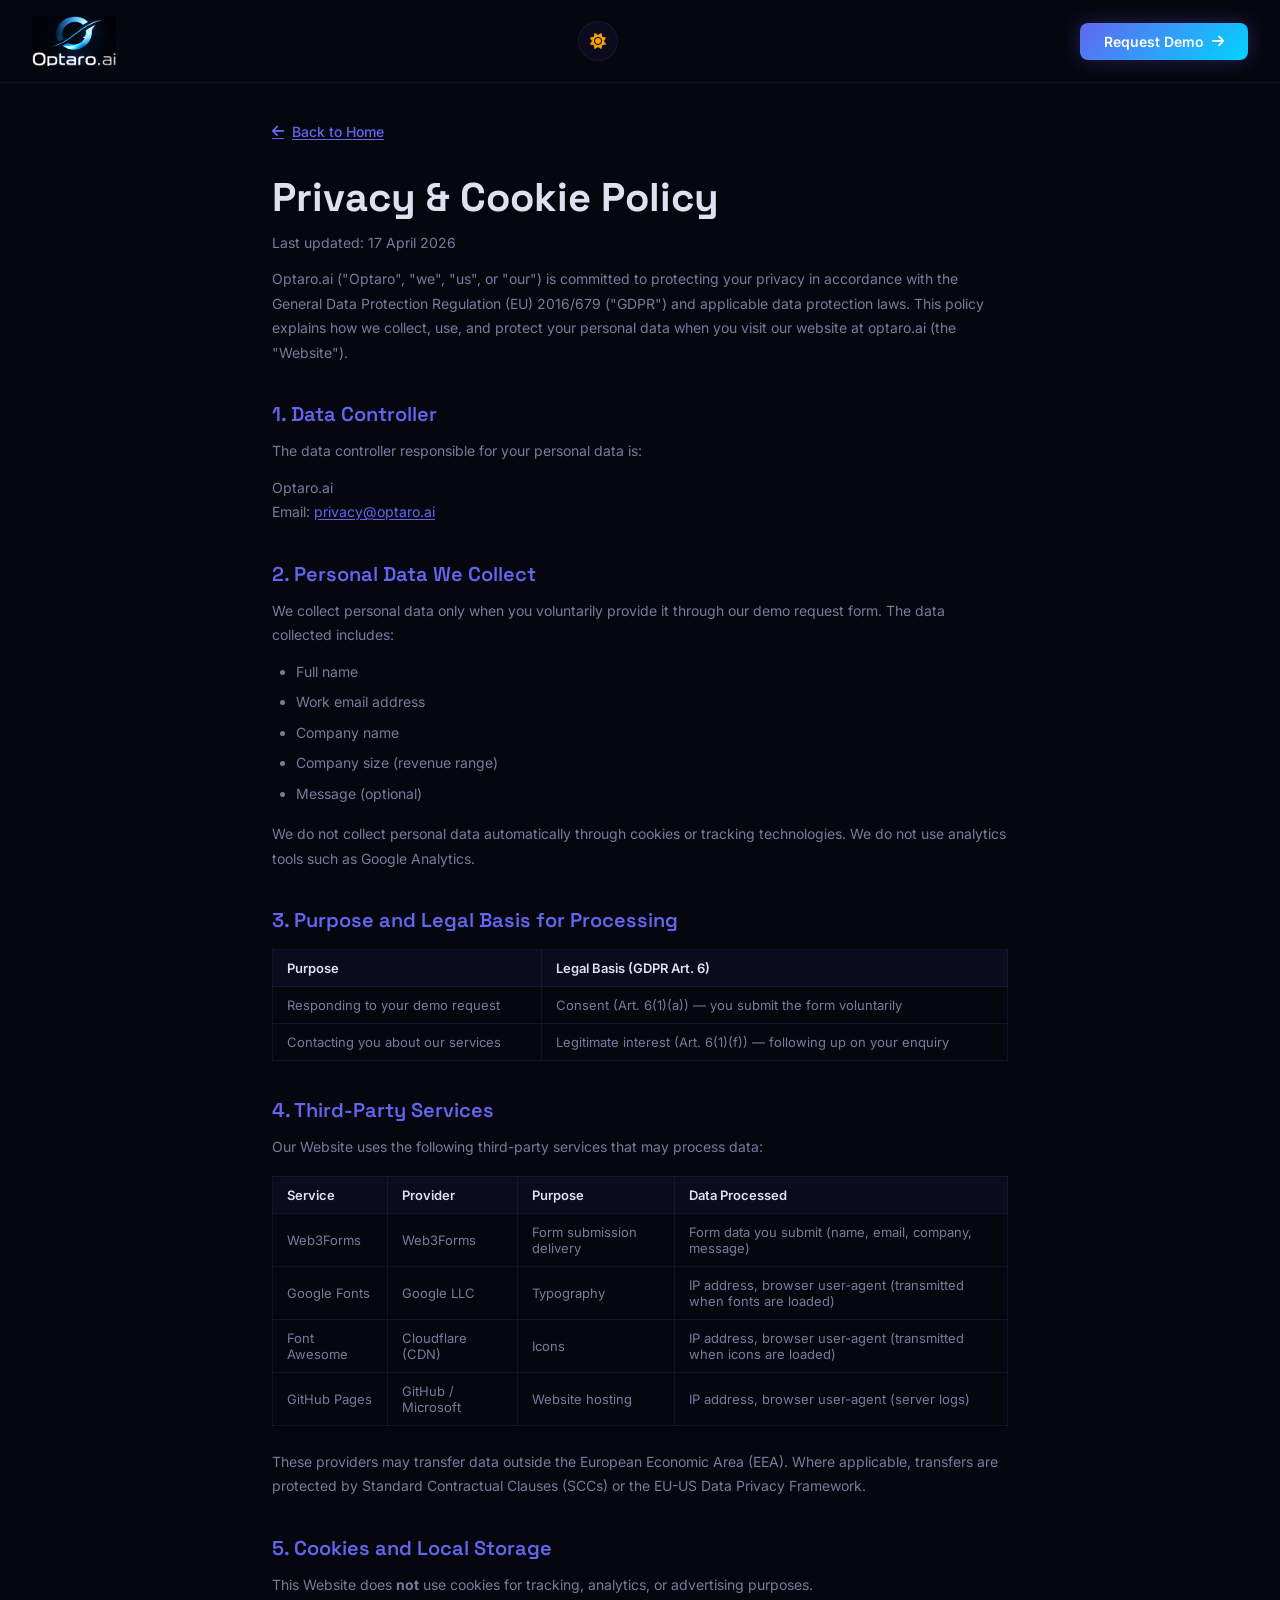
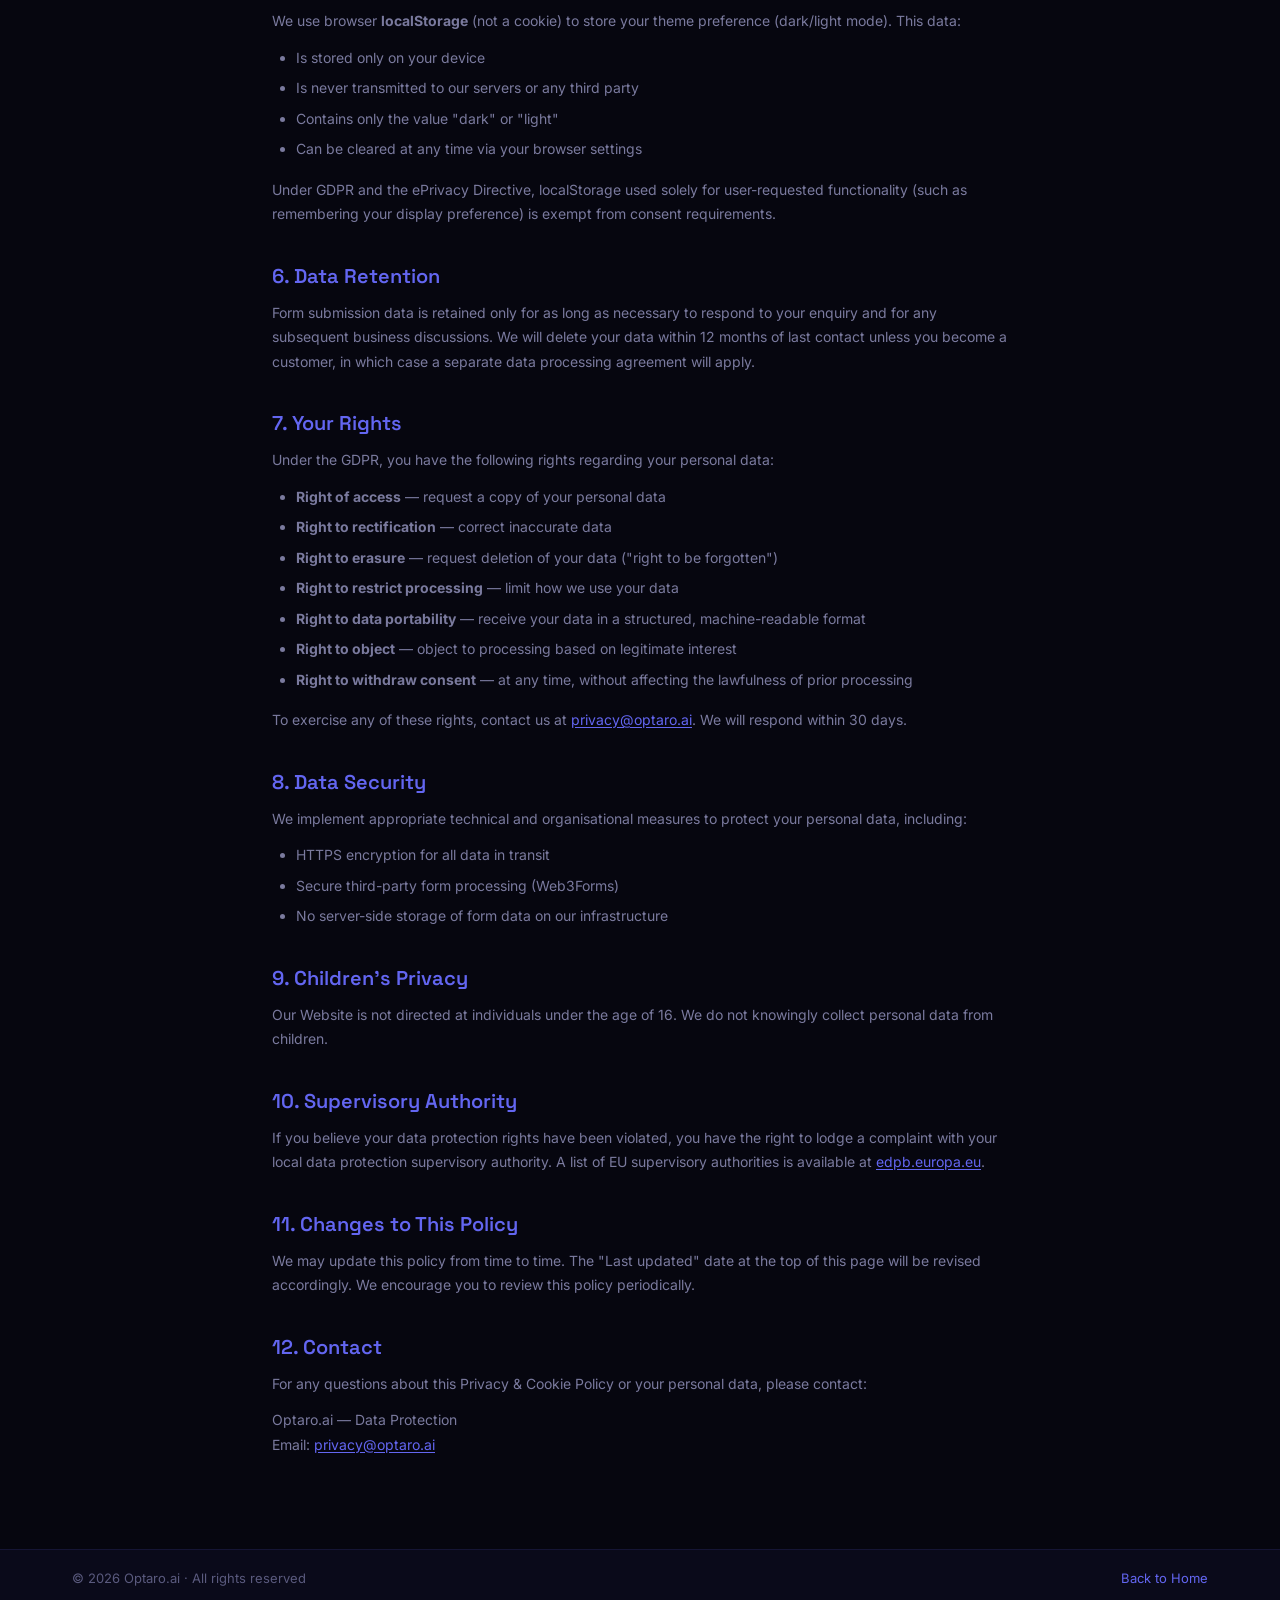
==== privacy-policy.html @ 6ac2544c "Add privacy policy, cookie banner, content updates, mobile nav fix - Privacy & Cookie Policy page (G" ====
<!DOCTYPE html>
<html lang="en">
<head>
  <meta charset="UTF-8">
  <meta name="viewport" content="width=device-width, initial-scale=1.0">
  <title>Privacy & Cookie Policy — Optaro.ai</title>
  <link rel="icon" type="image/png" href="assets/images/optaro-logo.png">
  <link rel="preconnect" href="https://fonts.googleapis.com">
  <link rel="preconnect" href="https://fonts.gstatic.com" crossorigin>
  <link href="https://fonts.googleapis.com/css2?family=Inter:wght@300;400;500;600;700;800&family=Space+Grotesk:wght@400;500;600;700&display=swap" rel="stylesheet">
  <link rel="stylesheet" href="https://cdnjs.cloudflare.com/ajax/libs/font-awesome/6.5.1/css/all.min.css">
  <link rel="stylesheet" href="styles.css">
  <script>(function(){var t=localStorage.getItem('optaro-theme');if(t==='light')document.documentElement.setAttribute('data-theme','light');})()</script>
  <style>
    .policy-page {
      max-width: 800px;
      margin: 0 auto;
      padding: 120px 32px 80px;
      position: relative;
      z-index: 1;
    }
    .policy-page h1 {
      font-family: var(--font-display);
      font-size: clamp(28px, 4vw, 40px);
      font-weight: 700;
      margin-bottom: 8px;
    }
    .policy-updated {
      font-size: 13px;
      color: var(--text-muted);
      margin-bottom: 40px;
    }
    .policy-page h2 {
      font-family: var(--font-display);
      font-size: 20px;
      font-weight: 600;
      margin: 36px 0 12px;
      color: var(--neon-indigo);
    }
    .policy-page p, .policy-page li {
      font-size: 14px;
      line-height: 1.75;
      color: var(--text-secondary);
      margin-bottom: 12px;
    }
    .policy-page ul {
      padding-left: 24px;
      margin-bottom: 16px;
    }
    .policy-page li { margin-bottom: 6px; }
    .policy-page a {
      color: var(--neon-indigo);
      text-decoration: underline;
      text-underline-offset: 2px;
    }
    .policy-page a:hover { color: var(--neon-cyan); }
    .policy-back {
      display: inline-flex;
      align-items: center;
      gap: 8px;
      margin-bottom: 32px;
      font-size: 14px;
      font-weight: 500;
      color: var(--text-secondary);
      transition: color 0.3s;
    }
    .policy-back:hover { color: var(--neon-indigo); text-decoration: none; }
    .policy-table {
      width: 100%;
      border-collapse: collapse;
      margin: 16px 0 24px;
      font-size: 13px;
    }
    .policy-table th, .policy-table td {
      text-align: left;
      padding: 10px 14px;
      border: 1px solid var(--border-subtle);
      color: var(--text-secondary);
    }
    .policy-table th {
      background: rgba(99, 102, 241, 0.06);
      color: var(--text-primary);
      font-weight: 600;
    }
  </style>
</head>
<body>

  <canvas id="particleCanvas"></canvas>

  <nav class="navbar" id="navbar">
    <div class="nav-container">
      <a href="index.html" class="nav-logo">
        <img src="assets/images/optaro-logo.png" alt="Optaro.ai" class="logo-img logo-dark">
        <img src="assets/images/optaro-logo-light.png" alt="Optaro.ai" class="logo-img logo-light">
      </a>
      <button class="theme-toggle" id="themeToggle" aria-label="Toggle theme">
        <i class="fas fa-sun" id="themeIcon"></i>
      </button>
      <a href="index.html#contact" class="nav-cta">
        <span>Request Demo</span>
        <i class="fas fa-arrow-right"></i>
      </a>
    </div>
  </nav>

  <div class="policy-page">
    <a href="index.html" class="policy-back"><i class="fas fa-arrow-left"></i> Back to Home</a>

    <h1>Privacy & Cookie Policy</h1>
    <p class="policy-updated">Last updated: 17 April 2026</p>

    <p>Optaro.ai ("Optaro", "we", "us", or "our") is committed to protecting your privacy in accordance with the General Data Protection Regulation (EU) 2016/679 ("GDPR") and applicable data protection laws. This policy explains how we collect, use, and protect your personal data when you visit our website at optaro.ai (the "Website").</p>

    <h2>1. Data Controller</h2>
    <p>The data controller responsible for your personal data is:</p>
    <p>
      Optaro.ai<br>
      Email: <a href="mailto:privacy@optaro.ai">privacy@optaro.ai</a>
    </p>

    <h2>2. Personal Data We Collect</h2>
    <p>We collect personal data only when you voluntarily provide it through our demo request form. The data collected includes:</p>
    <ul>
      <li>Full name</li>
      <li>Work email address</li>
      <li>Company name</li>
      <li>Company size (revenue range)</li>
      <li>Message (optional)</li>
    </ul>
    <p>We do not collect personal data automatically through cookies or tracking technologies. We do not use analytics tools such as Google Analytics.</p>

    <h2>3. Purpose and Legal Basis for Processing</h2>
    <table class="policy-table">
      <thead>
        <tr>
          <th>Purpose</th>
          <th>Legal Basis (GDPR Art. 6)</th>
        </tr>
      </thead>
      <tbody>
        <tr>
          <td>Responding to your demo request</td>
          <td>Consent (Art. 6(1)(a)) — you submit the form voluntarily</td>
        </tr>
        <tr>
          <td>Contacting you about our services</td>
          <td>Legitimate interest (Art. 6(1)(f)) — following up on your enquiry</td>
        </tr>
      </tbody>
    </table>

    <h2>4. Third-Party Services</h2>
    <p>Our Website uses the following third-party services that may process data:</p>

    <table class="policy-table">
      <thead>
        <tr>
          <th>Service</th>
          <th>Provider</th>
          <th>Purpose</th>
          <th>Data Processed</th>
        </tr>
      </thead>
      <tbody>
        <tr>
          <td>Web3Forms</td>
          <td>Web3Forms</td>
          <td>Form submission delivery</td>
          <td>Form data you submit (name, email, company, message)</td>
        </tr>
        <tr>
          <td>Google Fonts</td>
          <td>Google LLC</td>
          <td>Typography</td>
          <td>IP address, browser user-agent (transmitted when fonts are loaded)</td>
        </tr>
        <tr>
          <td>Font Awesome</td>
          <td>Cloudflare (CDN)</td>
          <td>Icons</td>
          <td>IP address, browser user-agent (transmitted when icons are loaded)</td>
        </tr>
        <tr>
          <td>GitHub Pages</td>
          <td>GitHub / Microsoft</td>
          <td>Website hosting</td>
          <td>IP address, browser user-agent (server logs)</td>
        </tr>
      </tbody>
    </table>

    <p>These providers may transfer data outside the European Economic Area (EEA). Where applicable, transfers are protected by Standard Contractual Clauses (SCCs) or the EU-US Data Privacy Framework.</p>

    <h2>5. Cookies and Local Storage</h2>
    <p>This Website does <strong>not</strong> use cookies for tracking, analytics, or advertising purposes.</p>
    <p>We use browser <strong>localStorage</strong> (not a cookie) to store your theme preference (dark/light mode). This data:</p>
    <ul>
      <li>Is stored only on your device</li>
      <li>Is never transmitted to our servers or any third party</li>
      <li>Contains only the value "dark" or "light"</li>
      <li>Can be cleared at any time via your browser settings</li>
    </ul>
    <p>Under GDPR and the ePrivacy Directive, localStorage used solely for user-requested functionality (such as remembering your display preference) is exempt from consent requirements.</p>

    <h2>6. Data Retention</h2>
    <p>Form submission data is retained only for as long as necessary to respond to your enquiry and for any subsequent business discussions. We will delete your data within 12 months of last contact unless you become a customer, in which case a separate data processing agreement will apply.</p>

    <h2>7. Your Rights</h2>
    <p>Under the GDPR, you have the following rights regarding your personal data:</p>
    <ul>
      <li><strong>Right of access</strong> — request a copy of your personal data</li>
      <li><strong>Right to rectification</strong> — correct inaccurate data</li>
      <li><strong>Right to erasure</strong> — request deletion of your data ("right to be forgotten")</li>
      <li><strong>Right to restrict processing</strong> — limit how we use your data</li>
      <li><strong>Right to data portability</strong> — receive your data in a structured, machine-readable format</li>
      <li><strong>Right to object</strong> — object to processing based on legitimate interest</li>
      <li><strong>Right to withdraw consent</strong> — at any time, without affecting the lawfulness of prior processing</li>
    </ul>
    <p>To exercise any of these rights, contact us at <a href="mailto:privacy@optaro.ai">privacy@optaro.ai</a>. We will respond within 30 days.</p>

    <h2>8. Data Security</h2>
    <p>We implement appropriate technical and organisational measures to protect your personal data, including:</p>
    <ul>
      <li>HTTPS encryption for all data in transit</li>
      <li>Secure third-party form processing (Web3Forms)</li>
      <li>No server-side storage of form data on our infrastructure</li>
    </ul>

    <h2>9. Children's Privacy</h2>
    <p>Our Website is not directed at individuals under the age of 16. We do not knowingly collect personal data from children.</p>

    <h2>10. Supervisory Authority</h2>
    <p>If you believe your data protection rights have been violated, you have the right to lodge a complaint with your local data protection supervisory authority. A list of EU supervisory authorities is available at <a href="https://edpb.europa.eu/about-edpb/about-edpb/members_en" target="_blank" rel="noopener">edpb.europa.eu</a>.</p>

    <h2>11. Changes to This Policy</h2>
    <p>We may update this policy from time to time. The "Last updated" date at the top of this page will be revised accordingly. We encourage you to review this policy periodically.</p>

    <h2>12. Contact</h2>
    <p>For any questions about this Privacy & Cookie Policy or your personal data, please contact:</p>
    <p>
      Optaro.ai — Data Protection<br>
      Email: <a href="mailto:privacy@optaro.ai">privacy@optaro.ai</a>
    </p>
  </div>

  <footer class="footer">
    <div class="footer-container">
      <div class="footer-bottom" style="border-top: none;">
        <p>&copy; 2026 Optaro.ai · All rights reserved</p>
        <a href="index.html" style="color: var(--neon-indigo); font-size: 13px;">Back to Home</a>
      </div>
    </div>
  </footer>

  <script src="script.js"></script>
</body>
</html>
---- styles.css ----
/* ═══════════════════════════════════════════════
   OPTARO.AI — Dark Neon Sci-Fi Theme
   ═══════════════════════════════════════════════ */

:root {
  --bg-primary: #06060f;
  --bg-secondary: #0a0a1a;
  --bg-card: rgba(15, 15, 35, 0.7);
  --bg-card-hover: rgba(20, 20, 45, 0.85);
  --border-subtle: rgba(99, 102, 241, 0.12);
  --border-hover: rgba(99, 102, 241, 0.35);
  --text-primary: #e0e0f0;
  --text-secondary: #7a7a9e;
  --text-muted: #5a5a7e;
  --neon-indigo: #6366f1;
  --neon-cyan: #00d4ff;
  --neon-green: #00ff87;
  --neon-purple: #bf5fff;
  --neon-pink: #ff3d8f;
  --neon-amber: #f59e0b;
  --gradient-main: linear-gradient(135deg, #6366f1, #00d4ff);
  --gradient-alt: linear-gradient(135deg, #bf5fff, #ff3d8f);
  --gradient-green: linear-gradient(135deg, #00ff87, #00d4ff);
  --font-primary: 'Inter', -apple-system, BlinkMacSystemFont, sans-serif;
  --font-display: 'Space Grotesk', var(--font-primary);
  --font-mono: 'JetBrains Mono', monospace;
  --radius-sm: 8px;
  --radius-md: 12px;
  --radius-lg: 20px;
  --radius-xl: 28px;
  --transition: 0.4s cubic-bezier(0.16, 1, 0.3, 1);
  --bg-mobile-menu: rgba(6, 6, 15, 0.95);
}

/* ══════════════════════════════════════════════
   LIGHT PASTEL THEME
   ══════════════════════════════════════════════ */

[data-theme="light"] {
  --bg-primary: #f5f3ff;
  --bg-secondary: #ede9fe;
  --bg-card: rgba(255, 255, 255, 0.8);
  --bg-card-hover: rgba(255, 255, 255, 0.95);
  --border-subtle: rgba(99, 102, 241, 0.18);
  --border-hover: rgba(99, 102, 241, 0.4);
  --text-primary: #1e1b4b;
  --text-secondary: #4c4578;
  --text-muted: #7c74a8;
  --neon-indigo: #6366f1;
  --neon-cyan: #06b6d4;
  --neon-green: #10b981;
  --neon-purple: #a855f7;
  --neon-pink: #ec4899;
  --neon-amber: #f59e0b;
  --gradient-main: linear-gradient(135deg, #818cf8, #22d3ee);
  --gradient-alt: linear-gradient(135deg, #c084fc, #f472b6);
  --gradient-green: linear-gradient(135deg, #34d399, #22d3ee);
  --bg-mobile-menu: rgba(245, 243, 255, 0.98);
}

/* -- Light: navigation -- */
[data-theme="light"] .navbar {
  background: rgba(245, 243, 255, 0.85);
  backdrop-filter: blur(20px);
}
[data-theme="light"] .navbar.scrolled {
  background: rgba(245, 243, 255, 0.92);
}
[data-theme="light"] .nav-link:hover,
[data-theme="light"] .nav-link.active {
  color: var(--neon-indigo);
}

/* -- Light: hero glows -- */
[data-theme="light"] .hero-glow-1 { background: rgba(129, 140, 248, 0.15); }
[data-theme="light"] .hero-glow-2 { background: rgba(34, 211, 238, 0.12); }
[data-theme="light"] .hero-grid-bg {
  background-image:
    linear-gradient(rgba(99, 102, 241, 0.08) 1px, transparent 1px),
    linear-gradient(90deg, rgba(99, 102, 241, 0.08) 1px, transparent 1px);
}
[data-theme="light"] .text-glow {
  color: var(--neon-indigo);
  text-shadow: none;
}

/* -- Light: cards -- */
[data-theme="light"] .platform-card {
  background: rgba(255, 255, 255, 0.85);
  box-shadow: 0 2px 16px rgba(99, 102, 241, 0.06);
}
[data-theme="light"] .platform-card:hover {
  background: rgba(255, 255, 255, 0.95);
  box-shadow:
    0 0 20px rgba(var(--card-neon-rgb), 0.1),
    0 0 60px rgba(var(--card-neon-rgb), 0.05),
    0 24px 64px rgba(99, 102, 241, 0.08);
}
[data-theme="light"] .usecase-card {
  background: rgba(255, 255, 255, 0.88);
  box-shadow: 0 2px 16px rgba(99, 102, 241, 0.06);
}
[data-theme="light"] .usecase-card:hover {
  box-shadow:
    0 0 25px rgba(var(--uc-rgb), 0.12),
    0 0 60px rgba(var(--uc-rgb), 0.06),
    0 16px 48px rgba(99, 102, 241, 0.08);
}
[data-theme="light"] .usecase-card-title { color: var(--text-primary); }
[data-theme="light"] .usecase-card-shine {
  background: linear-gradient(105deg, transparent 40%, rgba(99, 102, 241, 0.03) 46%, rgba(99, 102, 241, 0.06) 50%, rgba(99, 102, 241, 0.03) 54%, transparent 60%);
}

/* -- Light: stat cards -- */
[data-theme="light"] .stat-card:hover {
  box-shadow: 0 20px 60px rgba(99, 102, 241, 0.1);
}

/* -- Light: serve section -- */
[data-theme="light"] .serve-card:hover {
  box-shadow: 0 30px 80px rgba(99, 102, 241, 0.1);
}

/* -- Light: scenario/recommendation overlays -- */
[data-theme="light"] .scenario-info {
  background: rgba(255, 255, 255, 0.92);
  border-color: rgba(99, 102, 241, 0.2);
}
[data-theme="light"] .scenario-info-title { color: var(--text-primary); }
[data-theme="light"] .recommendation-card {
  background: rgba(255, 255, 255, 0.92);
}
[data-theme="light"] .step-dot { background: #d4d0f0; border-color: #c4bfe6; }
[data-theme="light"] .step-text { color: var(--text-secondary); }
[data-theme="light"] .step-row.active .step-text { color: var(--text-primary); }
[data-theme="light"] .step-agent-name { color: var(--neon-indigo); }
[data-theme="light"] .rec-title { color: var(--text-primary); }
[data-theme="light"] .rec-body strong { color: var(--neon-purple); }
[data-theme="light"] .rec-chain { border-top-color: rgba(99, 102, 241, 0.1); }
[data-theme="light"] .rec-chain-node { background: rgba(99, 102, 241, 0.1); color: var(--neon-indigo); }
[data-theme="light"] .rec-chain-arrow { color: #b0aad0; }

/* -- Light: form inputs -- */
[data-theme="light"] .form-group input,
[data-theme="light"] .form-group select,
[data-theme="light"] .form-group textarea {
  background: rgba(237, 233, 254, 0.6);
}

/* -- Light: agent network embed -- */
[data-theme="light"] .agent-network-embed {
  background: var(--bg-secondary);
  border-color: rgba(99, 102, 241, 0.12);
}
[data-theme="light"] .agent-network-embed iframe { background: var(--bg-secondary); }

/* -- Light: mobile menu -- */
[data-theme="light"] .nav-links.open {
  background: rgba(245, 243, 255, 0.98);
}

/* -- Light: modal -- */
[data-theme="light"] .uc-modal-overlay.open { background: rgba(30, 27, 75, 0.4); }
[data-theme="light"] .uc-modal { background: rgba(255, 255, 255, 0.98); }
[data-theme="light"] .uc-modal-title { color: var(--text-primary); }
[data-theme="light"] .uc-modal-close {
  background: rgba(99, 102, 241, 0.06);
  border-color: rgba(99, 102, 241, 0.15);
}

/* -- Light: logo swap -- */
.logo-light { display: none; }
[data-theme="light"] .logo-dark { display: none; }
[data-theme="light"] .logo-light { display: block; opacity: 0.85; mix-blend-mode: multiply; }

/* -- Light: footer -- */
[data-theme="light"] .footer { background: var(--bg-secondary); }

/* -- Light: section backgrounds -- */
[data-theme="light"] .use-cases,
[data-theme="light"] .agent-network-section,
[data-theme="light"] .about {
  background: linear-gradient(180deg, var(--bg-primary) 0%, var(--bg-secondary) 50%, var(--bg-primary) 100%);
}

/* ── Theme Toggle Button ── */
.theme-toggle {
  width: 40px; height: 40px;
  display: flex;
  align-items: center;
  justify-content: center;
  border-radius: 50%;
  background: rgba(99, 102, 241, 0.06);
  border: 1px solid var(--border-subtle);
  color: var(--neon-amber);
  font-size: 16px;
  cursor: pointer;
  transition: all 0.3s ease;
  flex-shrink: 0;
}
.theme-toggle:hover {
  background: rgba(99, 102, 241, 0.15);
  border-color: var(--neon-indigo);
  box-shadow: 0 0 15px rgba(99, 102, 241, 0.2);
  transform: rotate(30deg);
}
[data-theme="light"] .theme-toggle {
  color: var(--neon-indigo);
}

/* ── Reset ── */
*, *::before, *::after { margin: 0; padding: 0; box-sizing: border-box; }
html { scroll-behavior: smooth; scroll-padding-top: 80px; }
body {
  font-family: var(--font-primary);
  background: var(--bg-primary);
  color: var(--text-primary);
  overflow-x: hidden;
  -webkit-font-smoothing: antialiased;
}

a { color: inherit; text-decoration: none; }
img { max-width: 100%; height: auto; }
button, input, select, textarea {
  font-family: inherit;
  font-size: inherit;
  border: none;
  outline: none;
  background: none;
  color: inherit;
}

/* ── Particle Canvas ── */
#particleCanvas {
  position: fixed;
  top: 0; left: 0;
  width: 100%; height: 100%;
  z-index: 0;
  pointer-events: none;
}

/* ── Utility ── */
.gradient-text {
  background: var(--gradient-main);
  -webkit-background-clip: text;
  -webkit-text-fill-color: transparent;
  background-clip: text;
}
.gradient-text-alt {
  background: var(--gradient-alt);
  -webkit-background-clip: text;
  -webkit-text-fill-color: transparent;
  background-clip: text;
}
.text-glow {
  color: #fff;
  text-shadow: 0 0 40px rgba(99, 102, 241, 0.6), 0 0 80px rgba(99, 102, 241, 0.3);
}

/* ══════════════════════════════════════════════
   NAVIGATION
   ══════════════════════════════════════════════ */

.navbar {
  position: fixed;
  top: 0; left: 0; right: 0;
  z-index: 1000;
  padding: 16px 0;
  transition: all var(--transition);
  background: var(--bg-primary);
  border-bottom: 1px solid var(--border-subtle);
}
.navbar.scrolled {
  background: var(--bg-primary);
  backdrop-filter: blur(20px);
  border-bottom: 1px solid var(--border-subtle);
  padding: 10px 0;
}
.nav-container {
  max-width: 1280px;
  margin: 0 auto;
  padding: 0 32px;
  display: flex;
  align-items: center;
  justify-content: space-between;
  position: relative;
}
.nav-logo { display: flex; align-items: center; gap: 10px; }
.logo-img { height: 50px; width: auto; filter: brightness(1.1); }
.nav-links {
  display: flex;
  align-items: center;
  gap: 8px;
  list-style: none;
}
.nav-link {
  padding: 8px 16px;
  font-size: 14px;
  font-weight: 500;
  color: var(--text-secondary);
  border-radius: var(--radius-sm);
  transition: all 0.3s ease;
  position: relative;
}
.nav-link:hover, .nav-link.active {
  color: #fff;
}
.nav-link.active::after {
  content: '';
  position: absolute;
  bottom: 2px; left: 50%; transform: translateX(-50%);
  width: 20px; height: 2px;
  background: var(--neon-indigo);
  border-radius: 2px;
  box-shadow: 0 0 8px var(--neon-indigo);
}
.nav-cta {
  display: flex;
  align-items: center;
  gap: 8px;
  padding: 10px 24px;
  background: var(--gradient-main);
  border-radius: var(--radius-sm);
  font-size: 14px;
  font-weight: 600;
  color: #fff;
  transition: all 0.3s ease;
  box-shadow: 0 0 20px rgba(99, 102, 241, 0.3);
}
.nav-cta:hover {
  box-shadow: 0 0 30px rgba(99, 102, 241, 0.5);
  transform: translateY(-1px);
}
.nav-toggle {
  display: none;
  flex-direction: column;
  gap: 5px;
  cursor: pointer;
  padding: 10px;
  z-index: 10;
  -webkit-tap-highlight-color: transparent;
}
.nav-toggle span {
  display: block;
  width: 24px; height: 2px;
  background: var(--text-primary);
  border-radius: 2px;
  transition: all 0.3s ease;
}

/* ══════════════════════════════════════════════
   HERO
   ══════════════════════════════════════════════ */

.hero {
  position: relative;
  min-height: 100vh;
  display: flex;
  flex-direction: column;
  align-items: center;
  justify-content: center;
  padding: 70px 32px 30px;
  overflow: hidden;
  z-index: 1;
}
.hero-grid-bg {
  position: absolute;
  inset: 0;
  background-image:
    linear-gradient(rgba(99, 102, 241, 0.03) 1px, transparent 1px),
    linear-gradient(90deg, rgba(99, 102, 241, 0.03) 1px, transparent 1px);
  background-size: 60px 60px;
  mask-image: radial-gradient(ellipse 80% 60% at 50% 40%, black 30%, transparent 70%);
  -webkit-mask-image: radial-gradient(ellipse 80% 60% at 50% 40%, black 30%, transparent 70%);
}
.hero-glow {
  position: absolute;
  border-radius: 50%;
  filter: blur(120px);
  pointer-events: none;
}
.hero-glow-1 {
  width: 600px; height: 600px;
  top: -200px; left: -100px;
  background: rgba(99, 102, 241, 0.12);
}
.hero-glow-2 {
  width: 500px; height: 500px;
  bottom: -100px; right: -100px;
  background: rgba(0, 212, 255, 0.08);
}
.hero-content {
  max-width: 900px;
  text-align: center;
  position: relative;
  z-index: 2;
}
.hero-badge {
  display: inline-flex;
  align-items: center;
  gap: 8px;
  padding: 6px 16px;
  background: rgba(99, 102, 241, 0.08);
  border: 1px solid rgba(99, 102, 241, 0.2);
  border-radius: 50px;
  font-size: 11px;
  font-weight: 700;
  letter-spacing: 2px;
  color: var(--neon-indigo);
  text-transform: uppercase;
  margin-bottom: 24px;
}
.badge-dot {
  width: 8px; height: 8px;
  background: var(--neon-green);
  border-radius: 50%;
  box-shadow: 0 0 12px rgba(0, 255, 135, 0.6);
  animation: pulseDot 2s ease-in-out infinite;
}
@keyframes pulseDot {
  0%, 100% { opacity: 1; transform: scale(1); }
  50% { opacity: 0.5; transform: scale(0.7); }
}
.hero-title {
  font-family: var(--font-display);
  font-size: clamp(32px, 5vw, 56px);
  font-weight: 700;
  line-height: 1.1;
  margin-bottom: 16px;
  letter-spacing: -1px;
}
.hero-subtitle {
  font-size: 14px;
  line-height: 1.6;
  color: var(--text-secondary);
  max-width: 640px;
  margin: 0 auto 18px;
}
.hero-features {
  display: flex;
  flex-direction: column;
  align-items: center;
  gap: 6px;
  margin-bottom: 20px;
}
.hero-feature {
  display: flex;
  align-items: center;
  gap: 10px;
  font-size: 13px;
  color: var(--text-secondary);
}
.hero-feature i {
  color: var(--neon-green);
  font-size: 14px;
}
.hero-actions {
  display: flex;
  align-items: center;
  justify-content: center;
  gap: 16px;
  flex-wrap: wrap;
}

/* Buttons */
.btn {
  display: inline-flex;
  align-items: center;
  gap: 8px;
  padding: 11px 26px;
  border-radius: var(--radius-sm);
  font-weight: 600;
  font-size: 14px;
  cursor: pointer;
  transition: all 0.3s ease;
  position: relative;
  overflow: hidden;
}
.btn-primary {
  background: var(--gradient-main);
  color: #fff;
  box-shadow: 0 0 30px rgba(99, 102, 241, 0.25);
}
.btn-primary:hover {
  box-shadow: 0 0 50px rgba(99, 102, 241, 0.4);
  transform: translateY(-2px);
}
.btn-primary::before {
  content: '';
  position: absolute;
  inset: 0;
  background: linear-gradient(135deg, rgba(255,255,255,0.1), transparent);
  opacity: 0;
  transition: opacity 0.3s;
}
.btn-primary:hover::before { opacity: 1; }
.btn-ghost {
  border: 1px solid var(--border-hover);
  color: var(--text-primary);
  background: rgba(99, 102, 241, 0.05);
}
.btn-ghost:hover {
  background: rgba(99, 102, 241, 0.12);
  border-color: var(--neon-indigo);
  box-shadow: 0 0 20px rgba(99, 102, 241, 0.15);
}
.btn-large {
  padding: 16px 40px;
  font-size: 16px;
}

/* Hero Stats */
.hero-stats {
  display: flex;
  gap: 18px;
  margin-top: 24px;
  position: relative;
  z-index: 2;
}
.stat-card {
  background: var(--bg-card);
  border: 1px solid var(--border-subtle);
  border-radius: var(--radius-md);
  padding: 16px 24px;
  text-align: center;
  backdrop-filter: blur(20px);
  transition: all var(--transition);
  min-width: 140px;
  position: relative;
  overflow: hidden;
}
.stat-card::before {
  content: '';
  position: absolute;
  top: 0; left: 0; right: 0;
  height: 2px;
  background: var(--gradient-main);
  opacity: 0;
  transition: opacity 0.4s;
}
.stat-card:hover::before { opacity: 1; }
.stat-card:hover {
  border-color: var(--border-hover);
  transform: translateY(-4px);
  box-shadow: 0 20px 60px rgba(99, 102, 241, 0.1);
}
.stat-icon {
  font-size: 16px;
  color: var(--neon-indigo);
  margin-bottom: 8px;
}
.stat-value {
  font-family: var(--font-display);
  font-size: 28px;
  font-weight: 700;
  background: var(--gradient-main);
  -webkit-background-clip: text;
  -webkit-text-fill-color: transparent;
  background-clip: text;
  margin-bottom: 4px;
}
.stat-label {
  font-size: 11px;
  color: var(--text-secondary);
  line-height: 1.4;
}

/* Scroll Indicator */
.scroll-indicator {
  position: absolute;
  bottom: 10px;
  left: 50%;
  transform: translateX(-50%);
  display: flex;
  flex-direction: column;
  align-items: center;
  gap: 8px;
  color: var(--text-muted);
  font-size: 12px;
  animation: fadeInUp 1s ease 1.5s both;
}
.scroll-mouse {
  width: 24px; height: 38px;
  border: 2px solid rgba(99, 102, 241, 0.3);
  border-radius: 12px;
  position: relative;
}
.scroll-wheel {
  width: 3px; height: 8px;
  background: var(--neon-indigo);
  border-radius: 3px;
  position: absolute;
  top: 6px; left: 50%;
  transform: translateX(-50%);
  animation: scrollWheel 2s ease-in-out infinite;
}
@keyframes scrollWheel {
  0% { opacity: 1; transform: translateX(-50%) translateY(0); }
  100% { opacity: 0; transform: translateX(-50%) translateY(14px); }
}

/* ══════════════════════════════════════════════
   SECTIONS (shared)
   ══════════════════════════════════════════════ */

.section {
  position: relative;
  min-height: auto;
  padding: 70px 0 40px;
  z-index: 1;
  box-sizing: border-box;
}
.section-container {
  max-width: 1200px;
  margin: 0 auto;
  padding: 0 32px;
  width: 100%;
}
.section-header {
  text-align: center;
  margin-bottom: 28px;
}
.section-tag {
  display: inline-flex;
  align-items: center;
  gap: 8px;
  padding: 5px 14px;
  background: rgba(99, 102, 241, 0.06);
  border: 1px solid rgba(99, 102, 241, 0.15);
  border-radius: 50px;
  font-size: 11px;
  font-weight: 700;
  letter-spacing: 2px;
  color: var(--neon-indigo);
  text-transform: uppercase;
  margin-bottom: 10px;
}
.section-tag i { font-size: 11px; }
.section-title {
  font-family: var(--font-display);
  font-size: clamp(24px, 3vw, 36px);
  font-weight: 700;
  margin-bottom: 10px;
  letter-spacing: -0.5px;
}
.section-desc {
  font-size: 14px;
  line-height: 1.6;
  color: var(--text-secondary);
  max-width: 600px;
  margin: 0 auto;
}

/* ══════════════════════════════════════════════
   PLATFORM SECTION
   ══════════════════════════════════════════════ */

.platform-grid {
  display: grid;
  grid-template-columns: repeat(3, 1fr);
  gap: 14px;
}
/* ── Neon color mapping per card ── */
.platform-card[data-neon="cyan"]   { --card-neon: #00d4ff; --card-neon-rgb: 0, 212, 255; }
.platform-card[data-neon="purple"] { --card-neon: #bf5fff; --card-neon-rgb: 191, 95, 255; }
.platform-card[data-neon="green"]  { --card-neon: #00ff87; --card-neon-rgb: 0, 255, 135; }
.platform-card[data-neon="pink"]   { --card-neon: #ff3d8f; --card-neon-rgb: 255, 61, 143; }
.platform-card[data-neon="amber"]  { --card-neon: #f59e0b; --card-neon-rgb: 245, 158, 11; }
.platform-card[data-neon="indigo"] { --card-neon: #6366f1; --card-neon-rgb: 99, 102, 241; }

.platform-card {
  background: rgba(12, 12, 30, 0.8);
  border: 1px solid rgba(var(--card-neon-rgb), 0.15);
  border-radius: var(--radius-lg);
  padding: 20px 18px;
  backdrop-filter: blur(16px);
  transition: all 0.5s cubic-bezier(0.16, 1, 0.3, 1);
  position: relative;
  overflow: hidden;
}

/* Ambient corner glow */
.platform-card-glow {
  position: absolute;
  top: -60%; left: -60%;
  width: 220%; height: 220%;
  background: radial-gradient(circle at 30% 30%, rgba(var(--card-neon-rgb), 0.08) 0%, transparent 60%);
  pointer-events: none;
  transition: opacity 0.6s ease;
}

/* Animated neon border overlay */
.platform-card-border {
  position: absolute;
  inset: 0;
  border-radius: var(--radius-lg);
  padding: 1px;
  pointer-events: none;
  opacity: 0;
  transition: opacity 0.5s ease;
}
.platform-card-border::before {
  content: '';
  position: absolute;
  inset: 0;
  border-radius: var(--radius-lg);
  border: 1px solid rgba(var(--card-neon-rgb), 0.5);
  mask: linear-gradient(135deg, #000, transparent 40%, transparent 60%, #000);
  -webkit-mask: linear-gradient(135deg, #000, transparent 40%, transparent 60%, #000);
  animation: neonBorderSweep 3s linear infinite paused;
}

@keyframes neonBorderSweep {
  0%   { mask: linear-gradient(0deg, #000, transparent 40%, transparent 60%, #000); -webkit-mask: linear-gradient(0deg, #000, transparent 40%, transparent 60%, #000); }
  25%  { mask: linear-gradient(90deg, #000, transparent 40%, transparent 60%, #000); -webkit-mask: linear-gradient(90deg, #000, transparent 40%, transparent 60%, #000); }
  50%  { mask: linear-gradient(180deg, #000, transparent 40%, transparent 60%, #000); -webkit-mask: linear-gradient(180deg, #000, transparent 40%, transparent 60%, #000); }
  75%  { mask: linear-gradient(270deg, #000, transparent 40%, transparent 60%, #000); -webkit-mask: linear-gradient(270deg, #000, transparent 40%, transparent 60%, #000); }
  100% { mask: linear-gradient(360deg, #000, transparent 40%, transparent 60%, #000); -webkit-mask: linear-gradient(360deg, #000, transparent 40%, transparent 60%, #000); }
}

/* Top neon line */
.platform-card::before {
  content: '';
  position: absolute;
  top: 0; left: 0; right: 0;
  height: 2px;
  background: linear-gradient(90deg, transparent, var(--card-neon), transparent);
  transform: scaleX(0);
  transform-origin: center;
  transition: transform 0.6s cubic-bezier(0.16, 1, 0.3, 1);
}

/* Bottom subtle line */
.platform-card::after {
  content: '';
  position: absolute;
  bottom: 0; left: 20%; right: 20%;
  height: 1px;
  background: linear-gradient(90deg, transparent, rgba(var(--card-neon-rgb), 0.3), transparent);
  opacity: 0;
  transition: opacity 0.6s ease;
}

/* Hover state */
.platform-card:hover {
  border-color: rgba(var(--card-neon-rgb), 0.4);
  transform: translateY(-8px);
  box-shadow:
    0 0 20px rgba(var(--card-neon-rgb), 0.1),
    0 0 60px rgba(var(--card-neon-rgb), 0.05),
    0 24px 64px rgba(0, 0, 0, 0.3);
  background: rgba(15, 15, 40, 0.9);
}
.platform-card:hover::before { transform: scaleX(1); }
.platform-card:hover::after { opacity: 1; }
.platform-card:hover .platform-card-glow {
  opacity: 1.5;
  background: radial-gradient(circle at 30% 30%, rgba(var(--card-neon-rgb), 0.15) 0%, transparent 60%);
}
.platform-card:hover .platform-card-border {
  opacity: 1;
}
.platform-card:hover .platform-card-border::before {
  animation-play-state: running;
}

/* ── Large neon icon ── */
.platform-card-icon {
  width: 42px; height: 42px;
  display: flex;
  align-items: center;
  justify-content: center;
  border-radius: 12px;
  background: rgba(var(--card-neon-rgb), 0.08);
  border: 1px solid rgba(var(--card-neon-rgb), 0.2);
  font-size: 20px;
  color: var(--card-neon);
  margin-bottom: 12px;
  transition: all 0.5s cubic-bezier(0.16, 1, 0.3, 1);
  position: relative;
}
.platform-card-icon::after {
  content: '';
  position: absolute;
  inset: -4px;
  border-radius: 22px;
  background: radial-gradient(circle, rgba(var(--card-neon-rgb), 0.15), transparent 70%);
  opacity: 0;
  transition: opacity 0.5s ease;
}
.platform-card:hover .platform-card-icon {
  background: rgba(var(--card-neon-rgb), 0.15);
  box-shadow:
    0 0 24px rgba(var(--card-neon-rgb), 0.3),
    0 0 48px rgba(var(--card-neon-rgb), 0.1);
  transform: scale(1.1);
  text-shadow: 0 0 20px rgba(var(--card-neon-rgb), 0.6);
}
.platform-card:hover .platform-card-icon::after { opacity: 1; }

/* ── Staggered entrance animation ── */
.platform-card.animated {
  animation: platformCardIn 0.7s cubic-bezier(0.16, 1, 0.3, 1) both;
}
.platform-card:nth-child(1).animated { animation-delay: 0s; }
.platform-card:nth-child(2).animated { animation-delay: 0.1s; }
.platform-card:nth-child(3).animated { animation-delay: 0.2s; }
.platform-card:nth-child(4).animated { animation-delay: 0.3s; }
.platform-card:nth-child(5).animated { animation-delay: 0.4s; }
.platform-card:nth-child(6).animated { animation-delay: 0.5s; }

@keyframes platformCardIn {
  from {
    opacity: 0;
    transform: translateY(40px) scale(0.95);
  }
  to {
    opacity: 1;
    transform: translateY(0) scale(1);
  }
}

/* ── Idle neon pulse on icon ── */
@keyframes neonPulse {
  0%, 100% { box-shadow: 0 0 8px rgba(var(--card-neon-rgb), 0.1); }
  50%      { box-shadow: 0 0 18px rgba(var(--card-neon-rgb), 0.25); }
}
.platform-card-icon {
  animation: neonPulse 3s ease-in-out infinite;
}

.platform-card h3 {
  font-family: var(--font-display);
  font-size: 15px;
  font-weight: 600;
  margin-bottom: 6px;
  transition: color 0.4s ease, text-shadow 0.4s ease;
}
.platform-card:hover h3 {
  color: var(--card-neon);
  text-shadow: 0 0 20px rgba(var(--card-neon-rgb), 0.3);
}
.platform-card p {
  font-size: 12px;
  line-height: 1.55;
  color: var(--text-secondary);
}

/* ══════════════════════════════════════════════
   USE CASES — COLORFUL NEON CARDS
   ══════════════════════════════════════════════ */

.use-cases {
  background: linear-gradient(180deg, var(--bg-primary) 0%, var(--bg-secondary) 50%, var(--bg-primary) 100%);
}

/* Grid: 3 cols on desktop, center orphan */
.usecase-cards-grid {
  display: grid;
  grid-template-columns: repeat(4, 1fr);
  gap: 14px;
  margin-bottom: 32px;
}
/* Last row left-aligned — no special positioning */

/* ── Per-card neon color ── */
.usecase-card:nth-child(1) { --uc: #00d4ff; --uc-rgb: 0,212,255; }
.usecase-card:nth-child(2) { --uc: #a855f7; --uc-rgb: 168,85,247; }
.usecase-card:nth-child(3) { --uc: #f43f5e; --uc-rgb: 244,63,94; }
.usecase-card:nth-child(4) { --uc: #00ff87; --uc-rgb: 0,255,135; }
.usecase-card:nth-child(5) { --uc: #6366f1; --uc-rgb: 99,102,241; }
.usecase-card:nth-child(6) { --uc: #f59e0b; --uc-rgb: 245,158,11; }
.usecase-card:nth-child(7) { --uc: #22d3ee; --uc-rgb: 34,211,238; }

/* ── Card base ── */
.usecase-card {
  position: relative;
  background: rgba(12, 12, 28, 0.92);
  border: 1px solid rgba(var(--uc-rgb), 0.18);
  border-radius: 16px;
  padding: 14px 14px 12px;
  cursor: pointer;
  overflow: hidden;
  transition: transform 0.4s cubic-bezier(0.16, 1, 0.3, 1),
              box-shadow 0.4s cubic-bezier(0.16, 1, 0.3, 1),
              border-color 0.4s ease;
}
.usecase-card:hover {
  transform: translateY(-6px);
  border-color: rgba(var(--uc-rgb), 0.5);
  box-shadow:
    0 0 25px rgba(var(--uc-rgb), 0.15),
    0 0 60px rgba(var(--uc-rgb), 0.08),
    0 16px 48px rgba(0, 0, 0, 0.35);
}

/* Top neon accent line */
.usecase-card::before {
  content: '';
  position: absolute;
  top: 0; left: 0; right: 0;
  height: 2px;
  background: linear-gradient(90deg, transparent, var(--uc), transparent);
  opacity: 0.6;
  transition: opacity 0.4s;
}
.usecase-card:hover::before { opacity: 1; box-shadow: 0 0 12px var(--uc); }

/* Background glow blob — hidden element repurposed */
.usecase-card-glow {
  position: absolute;
  top: -50px; right: -50px;
  width: 160px; height: 160px;
  border-radius: 50%;
  background: var(--uc);
  opacity: 0.04;
  filter: blur(50px);
  pointer-events: none;
  transition: opacity 0.5s;
}
.usecase-card:hover .usecase-card-glow { opacity: 0.12; }

/* Animated border element — hide, not needed with solid border */
.usecase-card-border { display: none; }

/* Shine sweep */
.usecase-card-shine {
  position: absolute;
  top: 0; left: -100%;
  width: 60%; height: 100%;
  background: linear-gradient(105deg, transparent 40%, rgba(255,255,255,0.03) 46%, rgba(255,255,255,0.06) 50%, rgba(255,255,255,0.03) 54%, transparent 60%);
  transition: left 0.6s ease;
  pointer-events: none;
  z-index: 2;
}
.usecase-card:hover .usecase-card-shine { left: 160%; }

/* ── Content layout — no inner wrapper needed but keep class ── */
.usecase-card-content {
  position: relative;
  z-index: 1;
  display: flex;
  flex-direction: column;
  align-items: center;
  text-align: center;
}

/* Icon circle */
.usecase-icon-wrap {
  position: relative;
  width: 36px; height: 36px;
  display: flex;
  align-items: center;
  justify-content: center;
  margin-bottom: 10px;
}
.usecase-icon-wrap i {
  font-size: 16px;
  color: var(--uc);
  position: relative;
  z-index: 2;
  filter: drop-shadow(0 0 8px rgba(var(--uc-rgb), 0.5));
  transition: transform 0.35s, filter 0.35s;
}
.usecase-card:hover .usecase-icon-wrap i {
  transform: scale(1.15);
  filter: drop-shadow(0 0 16px rgba(var(--uc-rgb), 0.7));
}
.usecase-icon-ring {
  position: absolute;
  inset: 0;
  border-radius: 50%;
  border: 1.5px solid rgba(var(--uc-rgb), 0.25);
  background: rgba(var(--uc-rgb), 0.06);
  transition: border-color 0.3s, background 0.3s;
}
.usecase-card:hover .usecase-icon-ring {
  border-color: rgba(var(--uc-rgb), 0.5);
  background: rgba(var(--uc-rgb), 0.1);
}

/* Title */
.usecase-card-title {
  font-family: var(--font-display);
  font-size: 14px;
  font-weight: 700;
  color: #fff;
  margin-bottom: 6px;
  line-height: 1.3;
  transition: color 0.3s;
}
.usecase-card:hover .usecase-card-title {
  color: var(--uc);
  text-shadow: 0 0 20px rgba(var(--uc-rgb), 0.3);
}

/* Description */
.usecase-card-desc {
  font-size: 11px;
  line-height: 1.5;
  color: var(--text-secondary);
  margin-bottom: 10px;
  flex-grow: 1;
}

/* Badge */
.usecase-card-badge {
  display: inline-flex;
  align-items: center;
  gap: 5px;
  margin-top: auto;
  padding: 3px 10px;
  border-radius: 4px;
  font-size: 9px;
  font-weight: 700;
  letter-spacing: 1.5px;
  background: rgba(var(--uc-rgb), 0.1);
  color: var(--uc);
  border: 1px solid rgba(var(--uc-rgb), 0.2);
}
.badge-version {
  font-weight: 500;
  color: var(--text-muted);
  letter-spacing: 0;
}

.agent-network-wrapper {
  max-width: 100%;
}
.agent-demo-container {
  background: var(--bg-card);
  border: 1px solid var(--border-subtle);
  border-radius: var(--radius-xl);
  overflow: hidden;
  backdrop-filter: blur(16px);
}
/* scenario-btn class is used on usecase-cards for JS click binding — no extra styles needed */
.agent-canvas-container {
  position: relative;
  height: 420px;
  overflow: hidden;
}
#agentCanvas {
  width: 100%;
  height: 100%;
  display: block;
}
.scenario-info {
  position: absolute;
  top: 20px; left: 20px;
  width: 300px;
  background: rgba(10, 10, 26, 0.85);
  border: 1px solid rgba(99, 102, 241, 0.2);
  border-radius: var(--radius-md);
  padding: 20px;
  backdrop-filter: blur(16px);
  z-index: 5;
  transition: all 0.5s ease;
}
.scenario-info-label {
  font-size: 10px;
  font-weight: 700;
  letter-spacing: 2px;
  color: var(--neon-indigo);
  margin-bottom: 8px;
}
.scenario-info-title {
  font-family: var(--font-display);
  font-size: 16px;
  font-weight: 600;
  color: #fff;
  margin-bottom: 8px;
}
.scenario-info-desc {
  font-size: 12px;
  color: var(--text-secondary);
  line-height: 1.6;
  margin-bottom: 14px;
}
.scenario-steps {
  display: flex;
  flex-direction: column;
  gap: 0;
}
.step-row {
  display: flex;
  align-items: flex-start;
  gap: 10px;
  padding: 5px 0;
  opacity: 0.25;
  transition: all 0.5s ease;
  transform: translateX(-4px);
}
.step-row.active { opacity: 1; transform: translateX(0); }
.step-row.completed { opacity: 0.55; transform: translateX(0); }
.step-dot {
  width: 8px; height: 8px;
  border-radius: 50%;
  background: #2a2a4a;
  border: 2px solid #3a3a5a;
  flex-shrink: 0;
  margin-top: 4px;
  transition: all 0.4s;
}
.step-row.active .step-dot {
  background: var(--neon-indigo);
  border-color: var(--neon-indigo);
  box-shadow: 0 0 10px rgba(99, 102, 241, 0.5);
}
.step-row.completed .step-dot {
  background: var(--neon-green);
  border-color: var(--neon-green);
  box-shadow: 0 0 8px rgba(0, 255, 135, 0.3);
}
.step-text {
  font-size: 11px;
  color: #6a6a8e;
  line-height: 1.4;
}
.step-row.active .step-text { color: #c0c0e0; }
.step-agent-name { font-weight: 700; color: #a5b4fc; }

.recommendation-card {
  position: absolute;
  bottom: 20px; right: 20px;
  width: 320px;
  background: rgba(10, 10, 26, 0.85);
  border: 1px solid rgba(244, 114, 182, 0.2);
  border-radius: var(--radius-md);
  padding: 20px;
  backdrop-filter: blur(16px);
  z-index: 5;
  opacity: 0;
  transform: translateY(12px);
  transition: all 0.7s cubic-bezier(0.16, 1, 0.3, 1);
}
.recommendation-card.visible {
  opacity: 1;
  transform: translateY(0);
}
.rec-badge {
  display: inline-block;
  font-size: 9px;
  font-weight: 700;
  letter-spacing: 2px;
  padding: 3px 10px;
  border-radius: 6px;
  background: rgba(244, 114, 182, 0.15);
  color: #f472b6;
  margin-bottom: 10px;
}
.rec-title {
  font-family: var(--font-display);
  font-size: 14px;
  font-weight: 600;
  color: #fff;
  margin-bottom: 8px;
}
.rec-body {
  font-size: 12px;
  color: var(--text-secondary);
  line-height: 1.6;
}
.rec-body strong { color: #c4b5fd; font-weight: 600; }
.rec-chain {
  margin-top: 12px;
  padding-top: 12px;
  border-top: 1px solid rgba(255,255,255,0.06);
  display: flex;
  align-items: center;
  gap: 4px;
  flex-wrap: wrap;
}
.rec-chain-node {
  font-size: 9px;
  font-weight: 600;
  padding: 2px 7px;
  border-radius: 4px;
  background: rgba(99, 102, 241, 0.12);
  color: #a5b4fc;
  white-space: nowrap;
}
.rec-chain-arrow { color: #3a3a5a; font-size: 10px; }

.agent-legend {
  display: flex;
  gap: 24px;
  padding: 12px 24px;
  border-top: 1px solid var(--border-subtle);
  justify-content: center;
}
.legend-item {
  display: flex;
  align-items: center;
  gap: 8px;
  font-size: 12px;
  color: var(--text-secondary);
  font-weight: 500;
}
.legend-dot {
  width: 10px; height: 10px;
  border-radius: 50%;
  flex-shrink: 0;
}

/* ══════════════════════════════════════════════
   S/C AGENT NETWORK (IFRAME EMBED)
   ══════════════════════════════════════════════ */

.agent-network-section {
  background: linear-gradient(180deg, var(--bg-primary) 0%, var(--bg-secondary) 50%, var(--bg-primary) 100%);
  padding-top: 50px;
  padding-bottom: 20px;
}
.agent-network-section .section-header {
  margin-bottom: 16px;
}
.agent-network-embed {
  width: 100%;
  border-radius: var(--radius-lg);
  overflow: hidden;
  border: 1px solid var(--border-subtle);
  background: #06060f;
}
.agent-network-embed iframe {
  display: block;
  width: 100%;
  height: calc(100vh - 160px);
  max-height: 460px;
  min-height: 340px;
  border: none;
  background: #06060f;
}

/* ══════════════════════════════════════════════
   WHO WE SERVE
   ══════════════════════════════════════════════ */

.serve-grid {
  display: grid;
  grid-template-columns: repeat(2, 1fr);
  gap: 24px;
  margin-bottom: 48px;
}
.serve-card {
  background: var(--bg-card);
  border: 1px solid var(--border-subtle);
  border-radius: var(--radius-xl);
  padding: 28px 24px;
  backdrop-filter: blur(16px);
  transition: all var(--transition);
  position: relative;
  overflow: hidden;
}
.serve-card:hover {
  border-color: var(--border-hover);
  transform: translateY(-6px);
  box-shadow: 0 30px 80px rgba(0, 0, 0, 0.3);
}
.serve-card-glow {
  position: absolute;
  top: -100px; right: -100px;
  width: 300px; height: 300px;
  border-radius: 50%;
  filter: blur(100px);
  opacity: 0.12;
  pointer-events: none;
  transition: opacity 0.4s;
}
.serve-card:hover .serve-card-glow { opacity: 0.2; }
.serve-glow-cyan { background: var(--neon-cyan); }
.serve-glow-purple { background: var(--neon-purple); }
.serve-card-header { margin-bottom: 14px; }
.serve-icon {
  width: 48px; height: 48px;
  display: flex;
  align-items: center;
  justify-content: center;
  border-radius: var(--radius-md);
  font-size: 22px;
  margin-bottom: 12px;
}
.serve-card:first-child .serve-icon {
  background: rgba(0, 212, 255, 0.08);
  border: 1px solid rgba(0, 212, 255, 0.15);
  color: var(--neon-cyan);
}
.serve-card:last-child .serve-icon {
  background: rgba(191, 95, 255, 0.08);
  border: 1px solid rgba(191, 95, 255, 0.15);
  color: var(--neon-purple);
}
.serve-revenue {
  font-family: var(--font-display);
  font-size: 24px;
  font-weight: 700;
  margin-bottom: 4px;
  background: var(--gradient-main);
  -webkit-background-clip: text;
  -webkit-text-fill-color: transparent;
  background-clip: text;
}
.serve-title {
  font-family: var(--font-display);
  font-size: 20px;
  font-weight: 600;
  color: var(--text-primary);
}
.serve-challenge {
  font-size: 13px;
  line-height: 1.6;
  color: var(--text-secondary);
  margin-bottom: 16px;
}
.serve-features {
  list-style: none;
  display: flex;
  flex-direction: column;
  gap: 10px;
}
.serve-features li {
  display: flex;
  align-items: center;
  gap: 12px;
  font-size: 13px;
  color: var(--text-primary);
}
.serve-features li i {
  width: 30px; height: 30px;
  display: flex;
  align-items: center;
  justify-content: center;
  border-radius: var(--radius-sm);
  background: rgba(99, 102, 241, 0.06);
  border: 1px solid rgba(99, 102, 241, 0.1);
  color: var(--neon-indigo);
  font-size: 14px;
  flex-shrink: 0;
}
.partner-badge {
  display: flex;
  align-items: center;
  justify-content: center;
  gap: 12px;
  padding: 12px 24px;
  background: rgba(99, 102, 241, 0.05);
  border: 1px solid rgba(99, 102, 241, 0.12);
  border-radius: var(--radius-md);
  font-size: 15px;
  font-weight: 600;
  color: var(--text-secondary);
}
.partner-badge i {
  font-size: 20px;
  color: var(--neon-indigo);
}

/* ══════════════════════════════════════════════
   ABOUT / FOUNDER
   ══════════════════════════════════════════════ */

.about {
  background: linear-gradient(180deg, var(--bg-primary) 0%, var(--bg-secondary) 50%, var(--bg-primary) 100%);
}
.about-content {
  display: grid;
  grid-template-columns: 320px 1fr;
  gap: 32px;
  align-items: start;
}
.founder-card {
  background: var(--bg-card);
  border: 1px solid var(--border-subtle);
  border-radius: var(--radius-xl);
  padding: 28px 24px;
  text-align: center;
  backdrop-filter: blur(16px);
  position: sticky;
  top: 100px;
}
.founder-avatar {
  position: relative;
  width: 80px; height: 80px;
  margin: 0 auto 14px;
}
.avatar-placeholder {
  width: 80px; height: 80px;
  border-radius: 50%;
  background: rgba(99, 102, 241, 0.1);
  display: flex;
  align-items: center;
  justify-content: center;
  font-size: 36px;
  color: var(--neon-indigo);
}
.avatar-ring {
  position: absolute;
  inset: -4px;
  border-radius: 50%;
  border: 2px solid transparent;
  border-top-color: var(--neon-indigo);
  border-right-color: var(--neon-cyan);
  animation: spinRing 4s linear infinite;
}
@keyframes spinRing {
  to { transform: rotate(360deg); }
}
.founder-name {
  font-family: var(--font-display);
  font-size: 20px;
  font-weight: 700;
  margin-bottom: 4px;
}
.founder-role {
  font-size: 13px;
  color: var(--text-secondary);
  margin-bottom: 16px;
}
.founder-credentials {
  display: flex;
  flex-wrap: wrap;
  gap: 8px;
  justify-content: center;
}
.credential {
  display: inline-flex;
  align-items: center;
  gap: 5px;
  padding: 4px 12px;
  background: rgba(99, 102, 241, 0.06);
  border: 1px solid rgba(99, 102, 241, 0.12);
  border-radius: 50px;
  font-size: 12px;
  font-weight: 500;
  color: var(--text-secondary);
}
.credential i {
  font-size: 11px;
  color: var(--neon-indigo);
}
.founder-quote blockquote {
  position: relative;
  background: var(--bg-card);
  border: 1px solid var(--border-subtle);
  border-radius: var(--radius-lg);
  padding: 24px 24px 24px 36px;
  margin-bottom: 20px;
}
.founder-quote blockquote p {
  font-size: 15px;
  line-height: 1.6;
  font-style: italic;
  color: var(--text-primary);
}
.quote-icon {
  position: absolute;
  top: 24px; left: -8px;
  font-size: 28px;
  color: var(--neon-indigo);
  opacity: 0.4;
}
.founder-belief {
  background: var(--bg-card);
  border: 1px solid var(--border-subtle);
  border-radius: var(--radius-lg);
  padding: 24px;
}
.founder-belief h4 {
  display: flex;
  align-items: center;
  gap: 10px;
  font-family: var(--font-display);
  font-size: 15px;
  font-weight: 600;
  margin-bottom: 12px;
  color: var(--neon-indigo);
}
.founder-belief p {
  font-size: 13px;
  line-height: 1.65;
  color: var(--text-secondary);
  margin-bottom: 10px;
}
.founder-belief p:last-child { margin-bottom: 0; }

/* ══════════════════════════════════════════════
   CONTACT / CTA
   ══════════════════════════════════════════════ */

.cta-wrapper {
  position: relative;
  background: var(--bg-card);
  border: 1px solid var(--border-subtle);
  border-radius: var(--radius-xl);
  padding: 40px;
  backdrop-filter: blur(16px);
  overflow: hidden;
}
.cta-glow {
  position: absolute;
  top: -200px; left: 50%; transform: translateX(-50%);
  width: 600px; height: 400px;
  background: radial-gradient(ellipse, rgba(99, 102, 241, 0.12), transparent);
  pointer-events: none;
}
.cta-content { position: relative; z-index: 2; text-align: center; }
.cta-title {
  font-family: var(--font-display);
  font-size: clamp(28px, 3.5vw, 38px);
  font-weight: 700;
  margin-bottom: 12px;
}
.cta-desc {
  font-size: 15px;
  color: var(--text-secondary);
  line-height: 1.6;
  max-width: 560px;
  margin: 0 auto 24px;
}
.cta-form {
  max-width: 600px;
  margin: 0 auto;
  display: flex;
  flex-direction: column;
  gap: 20px;
}
.form-row {
  display: grid;
  grid-template-columns: 1fr 1fr;
  gap: 20px;
}
.form-group {
  position: relative;
}
.form-group.full-width {
  grid-column: 1 / -1;
}
.form-group input,
.form-group select,
.form-group textarea {
  width: 100%;
  padding: 12px 16px 12px 40px;
  background: rgba(15, 15, 35, 0.8);
  border: 1px solid var(--border-subtle);
  border-radius: var(--radius-sm);
  font-size: 14px;
  color: var(--text-primary);
  transition: all 0.3s ease;
}
.form-group textarea { padding-top: 14px; resize: vertical; }
.form-group select { cursor: pointer; appearance: none; }
.form-group input:focus,
.form-group select:focus,
.form-group textarea:focus {
  border-color: var(--neon-indigo);
  box-shadow: 0 0 20px rgba(99, 102, 241, 0.15);
}
.form-group input::placeholder,
.form-group textarea::placeholder {
  color: var(--text-muted);
}
.form-group > i {
  position: absolute;
  top: 16px; left: 16px;
  font-size: 14px;
  color: var(--text-muted);
  pointer-events: none;
}
.cta-form .btn { justify-content: center; margin-top: 8px; }

/* Form validation */
.form-error {
  display: none;
  font-size: 11px;
  color: #f43f5e;
  margin-top: 4px;
  padding-left: 44px;
}
.form-group.has-error input,
.form-group.has-error select,
.form-group.has-error textarea {
  border-color: #f43f5e !important;
  box-shadow: 0 0 12px rgba(244, 63, 94, 0.15) !important;
}
.form-group.has-error .form-error { display: block; }
.form-group.has-error > i { color: #f43f5e; }

/* Success state */
.cta-form.success .btn {
  background: linear-gradient(135deg, #00ff87, #00d4ff);
  pointer-events: none;
}

/* ══════════════════════════════════════════════
   FOOTER
   ══════════════════════════════════════════════ */

.footer {
  position: relative;
  z-index: 1;
  border-top: 1px solid var(--border-subtle);
  background: var(--bg-secondary);
}
.footer-container {
  max-width: 1200px;
  margin: 0 auto;
  padding: 0 32px;
}
.footer-top {
  display: flex;
  justify-content: space-between;
  gap: 32px;
  padding: 32px 0;
}
.footer-brand { max-width: 320px; }
.footer-logo { height: 36px; margin-bottom: 12px; }
.footer-tagline {
  font-size: 14px;
  color: var(--text-secondary);
  margin-bottom: 20px;
}
.footer-social {
  display: flex;
  gap: 12px;
}
.footer-social a {
  width: 40px; height: 40px;
  display: flex;
  align-items: center;
  justify-content: center;
  background: rgba(99, 102, 241, 0.06);
  border: 1px solid var(--border-subtle);
  border-radius: var(--radius-sm);
  color: var(--text-secondary);
  font-size: 16px;
  transition: all 0.3s ease;
}
.footer-social a:hover {
  background: rgba(99, 102, 241, 0.15);
  border-color: var(--neon-indigo);
  color: var(--neon-indigo);
  box-shadow: 0 0 15px rgba(99, 102, 241, 0.2);
}
.footer-links-grid {
  display: flex;
  gap: 64px;
}
.footer-col {
  display: flex;
  flex-direction: column;
  gap: 10px;
}
.footer-col h4 {
  font-family: var(--font-display);
  font-size: 14px;
  font-weight: 600;
  color: var(--text-primary);
  margin-bottom: 6px;
}
.footer-col a {
  font-size: 14px;
  color: var(--text-secondary);
  transition: color 0.3s;
}
.footer-col a:hover { color: var(--neon-indigo); }
.footer-bottom {
  display: flex;
  justify-content: space-between;
  align-items: center;
  padding: 20px 0;
  border-top: 1px solid var(--border-subtle);
}
.footer-bottom p {
  font-size: 13px;
  color: var(--text-muted);
}
.footer-partner {
  display: flex;
  align-items: center;
  gap: 8px;
  font-size: 13px;
  color: var(--text-muted);
}
.footer-partner i { color: var(--neon-indigo); }

/* ══════════════════════════════════════════════
   USE CASE POPUP MODAL
   ══════════════════════════════════════════════ */

.uc-modal-overlay {
  position: fixed;
  inset: 0;
  z-index: 9999;
  display: flex;
  align-items: center;
  justify-content: center;
  background: rgba(2, 2, 8, 0);
  backdrop-filter: blur(0px);
  pointer-events: none;
  opacity: 0;
  transition: background 0.4s ease, backdrop-filter 0.4s ease, opacity 0.3s ease;
}
.uc-modal-overlay.open {
  pointer-events: auto;
  opacity: 1;
  background: rgba(2, 2, 8, 0.8);
  backdrop-filter: blur(12px);
}

.uc-modal {
  --modal-color: #00d4ff;
  --modal-rgb: 0, 212, 255;
  position: relative;
  width: 90%;
  max-width: 640px;
  max-height: 90vh;
  overflow-y: auto;
  background: rgba(8, 8, 22, 0.96);
  border: 1px solid rgba(var(--modal-rgb), 0.2);
  border-radius: 24px;
  padding: 0;
  transform: scale(0.85) translateY(40px);
  opacity: 0;
  transition: transform 0.5s cubic-bezier(0.16, 1, 0.3, 1),
              opacity 0.4s ease,
              box-shadow 0.5s ease;
}
.uc-modal-overlay.open .uc-modal {
  transform: scale(1) translateY(0);
  opacity: 1;
  box-shadow:
    0 0 40px rgba(var(--modal-rgb), 0.12),
    0 0 100px rgba(var(--modal-rgb), 0.06),
    0 40px 100px rgba(0, 0, 0, 0.5);
}

/* Scrollbar */
.uc-modal::-webkit-scrollbar { width: 4px; }
.uc-modal::-webkit-scrollbar-track { background: transparent; }
.uc-modal::-webkit-scrollbar-thumb { background: rgba(var(--modal-rgb), 0.2); border-radius: 4px; }

/* Close button */
.uc-modal-close {
  position: absolute;
  top: 18px; right: 18px;
  width: 36px; height: 36px;
  border-radius: 50%;
  background: rgba(255, 255, 255, 0.05);
  border: 1px solid rgba(255, 255, 255, 0.08);
  color: var(--text-secondary);
  font-size: 16px;
  cursor: pointer;
  z-index: 10;
  display: flex;
  align-items: center;
  justify-content: center;
  transition: all 0.3s ease;
}
.uc-modal-close:hover {
  background: rgba(var(--modal-rgb), 0.15);
  color: #fff;
  border-color: rgba(var(--modal-rgb), 0.3);
  box-shadow: 0 0 16px rgba(var(--modal-rgb), 0.2);
}

/* Animated top neon line */
.uc-modal-topline {
  position: absolute;
  top: 0; left: 0; right: 0;
  height: 2px;
  background: linear-gradient(90deg, transparent 0%, var(--modal-color) 50%, transparent 100%);
  box-shadow: 0 0 20px rgba(var(--modal-rgb), 0.4);
  border-radius: 24px 24px 0 0;
  animation: modalLinePulse 2s ease-in-out infinite;
}
@keyframes modalLinePulse {
  0%, 100% { opacity: 0.7; }
  50% { opacity: 1; }
}

/* Particle bg dots */
.uc-modal-particles {
  position: absolute;
  inset: 0;
  overflow: hidden;
  border-radius: 24px;
  pointer-events: none;
}
.uc-modal-particles::before,
.uc-modal-particles::after {
  content: '';
  position: absolute;
  border-radius: 50%;
  background: var(--modal-color);
  filter: blur(60px);
  opacity: 0.05;
}
.uc-modal-particles::before {
  width: 200px; height: 200px;
  top: -60px; right: -60px;
  animation: floatBlob 6s ease-in-out infinite;
}
.uc-modal-particles::after {
  width: 150px; height: 150px;
  bottom: -40px; left: -40px;
  animation: floatBlob 8s ease-in-out infinite reverse;
}
@keyframes floatBlob {
  0%, 100% { transform: translate(0, 0); }
  50% { transform: translate(20px, -20px); }
}

/* Header */
.uc-modal-header {
  display: flex;
  align-items: center;
  gap: 18px;
  padding: 36px 36px 0;
  position: relative;
  z-index: 2;
}
.uc-modal-icon {
  width: 56px; height: 56px;
  border-radius: 14px;
  background: rgba(var(--modal-rgb), 0.08);
  border: 1px solid rgba(var(--modal-rgb), 0.2);
  display: flex;
  align-items: center;
  justify-content: center;
  font-size: 22px;
  color: var(--modal-color);
  flex-shrink: 0;
  filter: drop-shadow(0 0 10px rgba(var(--modal-rgb), 0.3));
  animation: modalIconIn 0.6s cubic-bezier(0.16, 1, 0.3, 1) 0.15s both;
}
@keyframes modalIconIn {
  from { transform: scale(0.5) rotate(-10deg); opacity: 0; }
  to { transform: scale(1) rotate(0); opacity: 1; }
}
.uc-modal-title {
  font-family: var(--font-display);
  font-size: 22px;
  font-weight: 700;
  color: #fff;
  line-height: 1.3;
  animation: modalTextIn 0.6s cubic-bezier(0.16, 1, 0.3, 1) 0.2s both;
}
@keyframes modalTextIn {
  from { opacity: 0; transform: translateY(12px); }
  to { opacity: 1; transform: translateY(0); }
}

/* Description */
.uc-modal-desc {
  padding: 20px 36px 0;
  font-size: 15px;
  line-height: 1.75;
  color: var(--text-secondary);
  position: relative;
  z-index: 2;
  animation: modalTextIn 0.6s cubic-bezier(0.16, 1, 0.3, 1) 0.25s both;
}

/* Metrics */
.uc-modal-metrics {
  display: grid;
  grid-template-columns: repeat(3, 1fr);
  gap: 20px;
  padding: 28px 36px;
  position: relative;
  z-index: 2;
  animation: modalTextIn 0.6s cubic-bezier(0.16, 1, 0.3, 1) 0.35s both;
}
.uc-metric {
  background: rgba(var(--modal-rgb), 0.04);
  border: 1px solid rgba(var(--modal-rgb), 0.1);
  border-radius: 14px;
  padding: 20px 16px;
  text-align: center;
  transition: all 0.3s ease;
}
.uc-metric:hover {
  border-color: rgba(var(--modal-rgb), 0.3);
  background: rgba(var(--modal-rgb), 0.08);
  box-shadow: 0 0 24px rgba(var(--modal-rgb), 0.08);
  transform: translateY(-2px);
}
.uc-metric-icon {
  font-size: 16px;
  color: var(--modal-color);
  margin-bottom: 10px;
  filter: drop-shadow(0 0 8px rgba(var(--modal-rgb), 0.4));
}
.uc-metric-value {
  font-family: var(--font-display);
  font-size: 24px;
  font-weight: 700;
  color: var(--modal-color);
  text-shadow: 0 0 20px rgba(var(--modal-rgb), 0.3);
  margin-bottom: 4px;
}
.uc-metric-label {
  font-size: 11px;
  font-weight: 600;
  color: var(--text-muted);
  text-transform: uppercase;
  letter-spacing: 0.8px;
}

/* Features */
.uc-modal-features {
  padding: 0 36px 24px;
  position: relative;
  z-index: 2;
  animation: modalTextIn 0.6s cubic-bezier(0.16, 1, 0.3, 1) 0.45s both;
}
.uc-modal-features h4 {
  display: flex;
  align-items: center;
  gap: 8px;
  font-family: var(--font-display);
  font-size: 14px;
  font-weight: 700;
  color: var(--modal-color);
  margin-bottom: 14px;
  letter-spacing: 0.5px;
}
.uc-modal-features ul {
  list-style: none;
  display: flex;
  flex-direction: column;
  gap: 10px;
}
.uc-modal-features li {
  display: flex;
  align-items: flex-start;
  gap: 10px;
  font-size: 13px;
  line-height: 1.6;
  color: var(--text-secondary);
}
.uc-modal-features li::before {
  content: '\f00c';
  font-family: 'Font Awesome 6 Free';
  font-weight: 900;
  font-size: 10px;
  color: var(--modal-color);
  margin-top: 4px;
  flex-shrink: 0;
  filter: drop-shadow(0 0 6px rgba(var(--modal-rgb), 0.4));
}

/* Footer */
.uc-modal-footer {
  display: flex;
  align-items: center;
  justify-content: space-between;
  padding: 20px 36px;
  border-top: 1px solid rgba(var(--modal-rgb), 0.08);
  position: relative;
  z-index: 2;
  animation: modalTextIn 0.6s cubic-bezier(0.16, 1, 0.3, 1) 0.5s both;
}
.uc-modal-badge {
  padding: 5px 14px;
  border-radius: 6px;
  font-size: 11px;
  font-weight: 700;
  letter-spacing: 1.5px;
  background: rgba(var(--modal-rgb), 0.08);
  color: var(--modal-color);
  border: 1px solid rgba(var(--modal-rgb), 0.15);
}
.uc-modal-cta {
  display: inline-flex;
  align-items: center;
  gap: 8px;
  padding: 10px 24px;
  background: linear-gradient(135deg, rgba(var(--modal-rgb), 0.2), rgba(var(--modal-rgb), 0.08));
  border: 1px solid rgba(var(--modal-rgb), 0.25);
  border-radius: 8px;
  font-size: 13px;
  font-weight: 700;
  color: var(--modal-color);
  cursor: pointer;
  transition: all 0.3s ease;
  text-decoration: none;
}
.uc-modal-cta:hover {
  background: linear-gradient(135deg, rgba(var(--modal-rgb), 0.3), rgba(var(--modal-rgb), 0.15));
  box-shadow: 0 0 24px rgba(var(--modal-rgb), 0.2);
  transform: translateY(-2px);
}
.uc-modal-cta i { font-size: 12px; }

/* Modal responsive */
@media (max-width: 640px) {
  .uc-modal { max-width: 95%; }
  .uc-modal-header { padding: 28px 24px 0; }
  .uc-modal-desc { padding: 16px 24px 0; }
  .uc-modal-metrics { padding: 20px 24px; grid-template-columns: 1fr; }
  .uc-modal-features { padding: 0 24px 20px; }
  .uc-modal-footer { padding: 16px 24px; flex-direction: column; gap: 12px; }
}

/* ══════════════════════════════════════════════
   ANIMATIONS
   ══════════════════════════════════════════════ */

/* Scroll-reveal: elements start visible by default, JS adds .scroll-hidden then .scroll-visible */
.scroll-hidden {
  opacity: 0;
  transform: translateY(30px);
  transition: opacity 0.8s cubic-bezier(0.16, 1, 0.3, 1),
              transform 0.8s cubic-bezier(0.16, 1, 0.3, 1);
}
.scroll-visible {
  opacity: 1 !important;
  transform: translateY(0) !important;
}
.scroll-hidden:nth-child(2) { transition-delay: 0.1s; }
.scroll-hidden:nth-child(3) { transition-delay: 0.2s; }
.scroll-hidden:nth-child(4) { transition-delay: 0.3s; }
.scroll-hidden:nth-child(5) { transition-delay: 0.4s; }
.scroll-hidden:nth-child(6) { transition-delay: 0.5s; }

@keyframes fadeInUp {
  from { opacity: 0; transform: translateY(20px); }
  to { opacity: 1; transform: translateY(0); }
}

/* ══════════════════════════════════════════════
   RESPONSIVE
   ══════════════════════════════════════════════ */

@media (max-width: 1024px) {
  .platform-grid { grid-template-columns: repeat(2, 1fr); }
  .usecase-cards-grid { grid-template-columns: repeat(2, 1fr); }
  .about-content { grid-template-columns: 1fr; }
  .founder-card { position: static; max-width: 400px; margin: 0 auto 32px; }
}

@media (max-width: 768px) {
  .nav-links, .nav-cta { display: none; }
  .nav-toggle { display: flex; }
  .nav-links.open {
    display: flex;
    flex-direction: column;
    position: absolute;
    top: 100%; left: 0; right: 0;
    background: var(--bg-mobile-menu, rgba(6, 6, 15, 0.95));
    backdrop-filter: blur(20px);
    padding: 20px 32px;
    border-bottom: 1px solid var(--border-subtle);
    z-index: 999;
  }
  .theme-toggle { order: 1; }
  .nav-toggle { order: 2; }
  .hero { padding: 100px 20px 60px; }
  .hero-title { font-size: clamp(32px, 8vw, 52px); }
  .hero-stats { flex-direction: column; align-items: center; gap: 20px; }
  .stat-card { width: 100%; max-width: 340px; }
  .platform-grid { grid-template-columns: 1fr; }
  .usecase-cards-grid { grid-template-columns: 1fr; }
  .usecase-card-content { padding: 20px; }
  .serve-grid { grid-template-columns: 1fr; }
  .form-row { grid-template-columns: 1fr; }
  .cta-wrapper { padding: 28px 20px; }
  .section { padding: 48px 0; min-height: auto; }
  .section-container { padding: 0 20px; }
  .scenario-selector { flex-wrap: nowrap; }
  .agent-canvas-container { height: 400px; }
  .scenario-info { width: 240px; padding: 14px; }
  .recommendation-card { width: 260px; padding: 14px; }
  .footer-top { flex-direction: column; gap: 32px; }
  .footer-bottom { flex-direction: column; gap: 12px; text-align: center; }
  .agent-legend { flex-wrap: wrap; gap: 12px; justify-content: center; }
}

@media (max-width: 480px) {
  .hero-badge { font-size: 10px; letter-spacing: 1.5px; padding: 6px 14px; }
  .hero-subtitle { font-size: 15px; }
  .scenario-info { display: none; }
  .recommendation-card { width: calc(100% - 40px); left: 20px; right: 20px; bottom: 20px; }
}

/* ══════════════════════════════════════════════
   COOKIE/PRIVACY CONSENT BANNER
   ══════════════════════════════════════════════ */

.cookie-banner {
  position: fixed;
  bottom: 0; left: 0; right: 0;
  z-index: 9998;
  transform: translateY(100%);
  transition: transform 0.5s cubic-bezier(0.16, 1, 0.3, 1);
}
.cookie-banner.visible {
  transform: translateY(0);
}
.cookie-banner-content {
  max-width: 1200px;
  margin: 0 auto;
  display: flex;
  align-items: center;
  gap: 20px;
  padding: 16px 32px;
  background: var(--bg-secondary);
  border-top: 1px solid var(--border-subtle);
  backdrop-filter: blur(20px);
}
.cookie-banner-content p {
  font-size: 13px;
  line-height: 1.6;
  color: var(--text-secondary);
  flex: 1;
}
.cookie-banner-content strong {
  color: var(--text-primary);
}
.cookie-banner-content a {
  color: var(--neon-indigo);
  text-decoration: underline;
  text-underline-offset: 2px;
}
.cookie-banner-btn {
  padding: 10px 24px;
  background: var(--gradient-main);
  color: #fff;
  border-radius: var(--radius-sm);
  font-size: 13px;
  font-weight: 600;
  cursor: pointer;
  white-space: nowrap;
  transition: all 0.3s ease;
  box-shadow: 0 0 20px rgba(99, 102, 241, 0.2);
}
.cookie-banner-btn:hover {
  box-shadow: 0 0 30px rgba(99, 102, 241, 0.4);
  transform: translateY(-1px);
}
@media (max-width: 768px) {
  .cookie-banner-content {
    flex-direction: column;
    text-align: center;
    padding: 16px 20px;
    gap: 12px;
  }
}
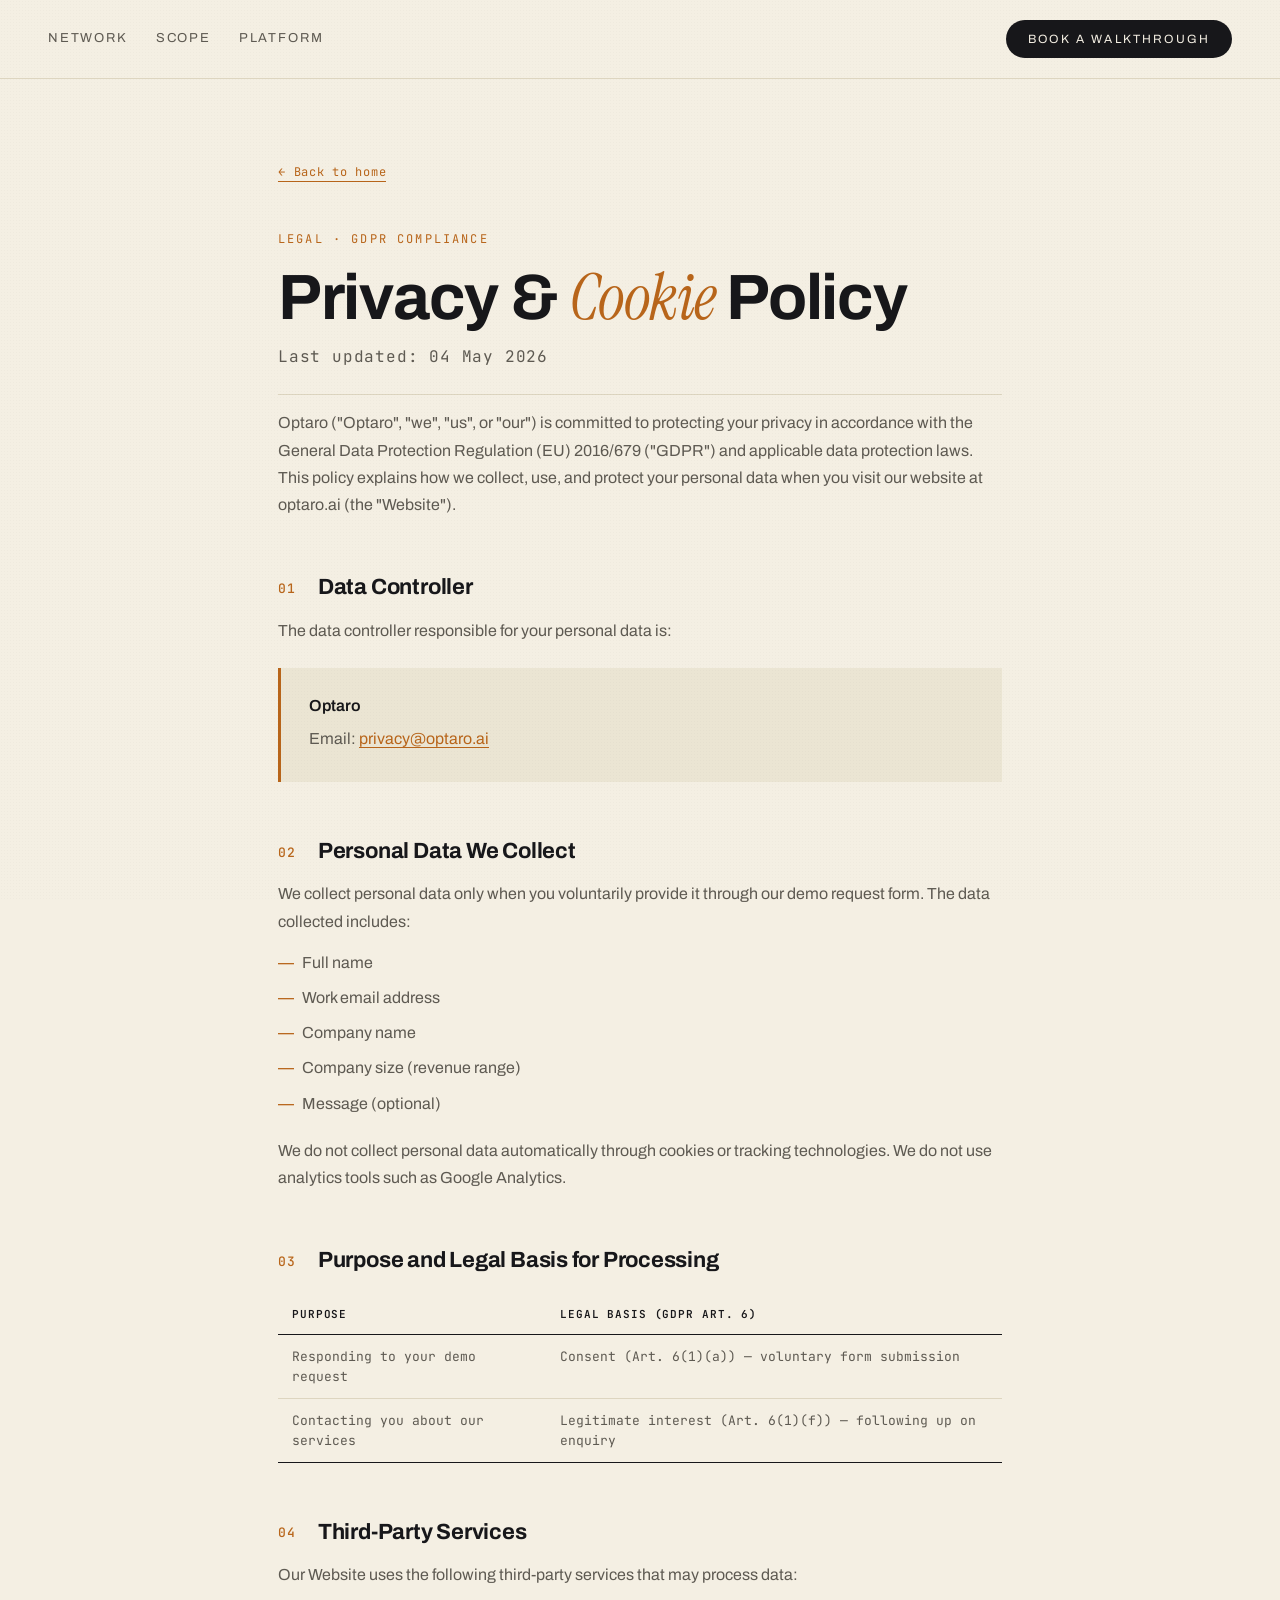
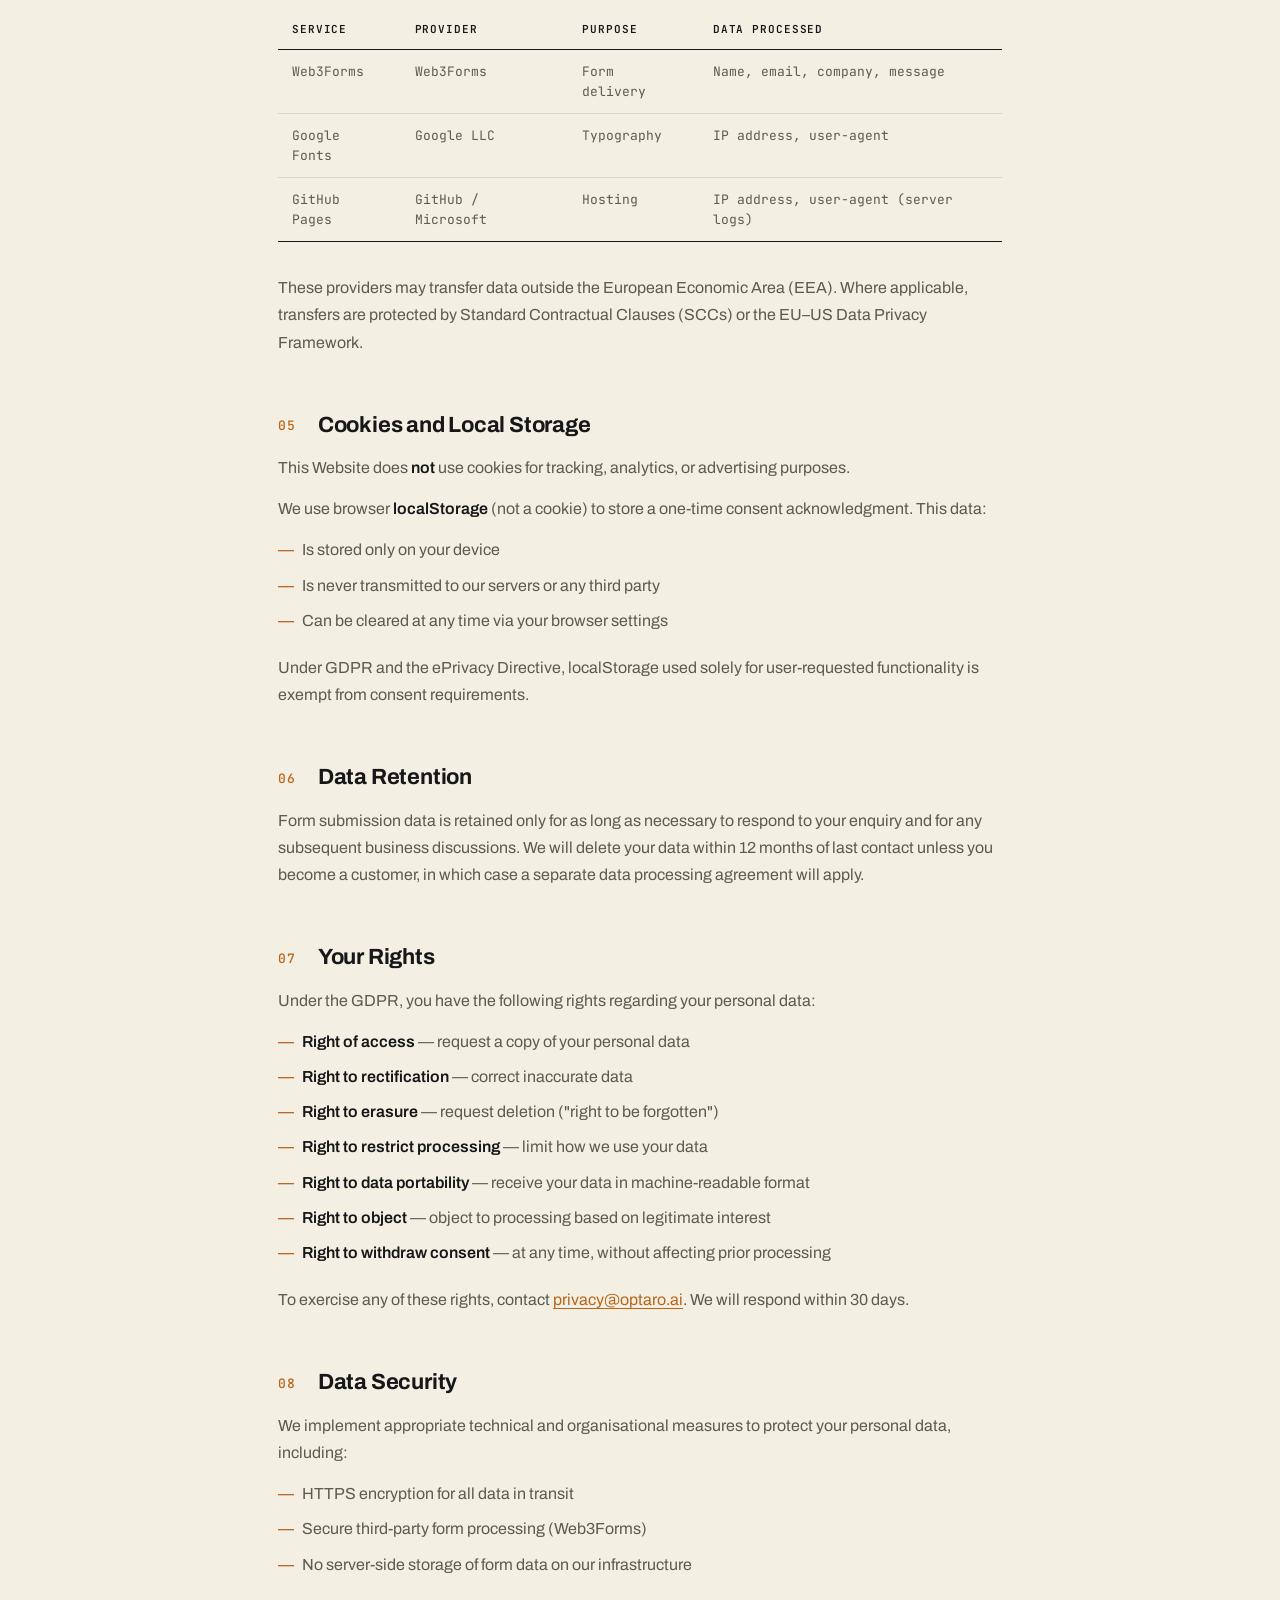
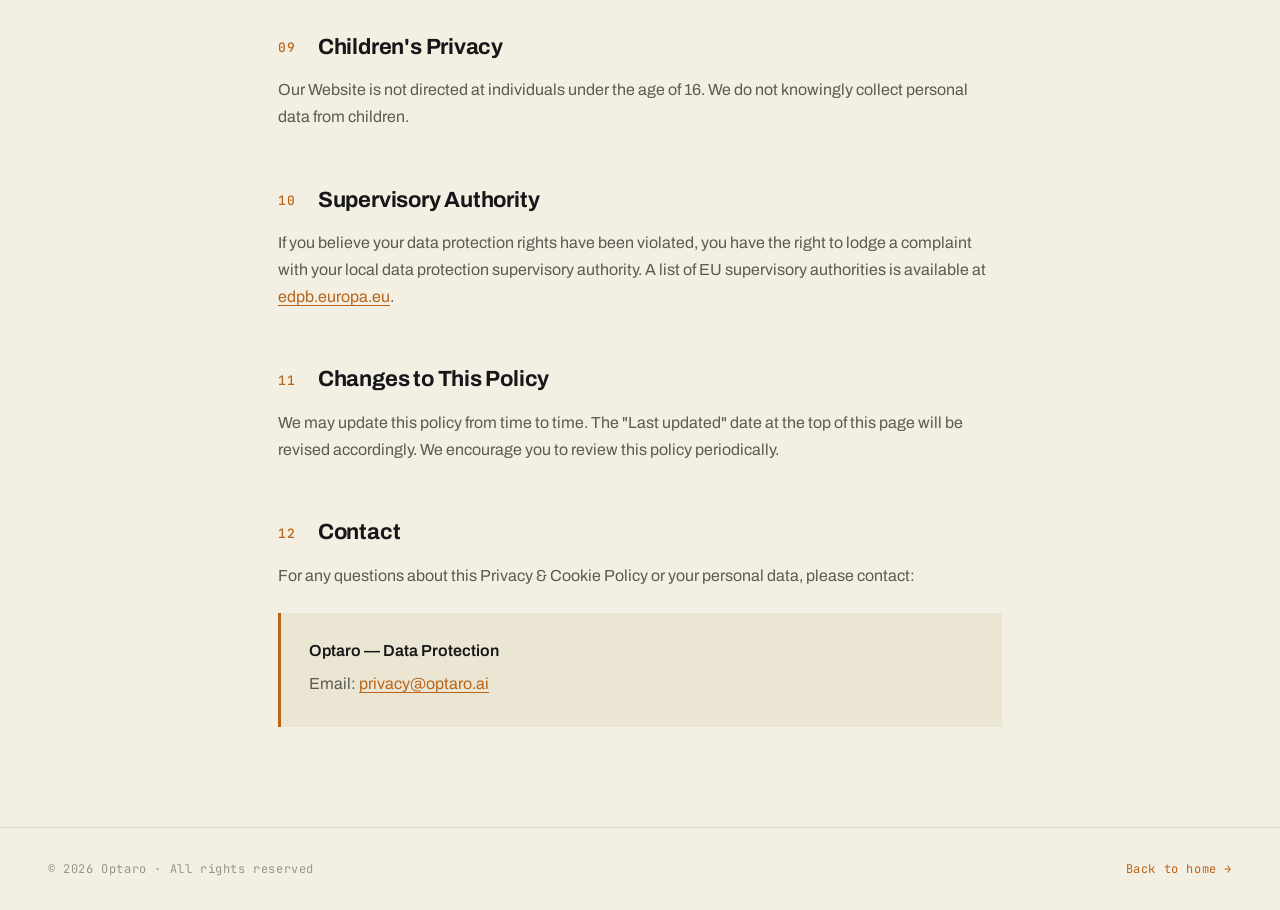
==== commit 2351ce47: "Update privacy policy to new editorial theme, remove logo - Cream/beige background, Archivo + Instru" ====
--- a/privacy-policy.html
+++ b/privacy-policy.html
@@ -1,258 +1,407 @@
 <!DOCTYPE html>
 <html lang="en">
 <head>
-  <meta charset="UTF-8">
-  <meta name="viewport" content="width=device-width, initial-scale=1.0">
-  <title>Privacy & Cookie Policy — Optaro.ai</title>
-  <link rel="icon" type="image/png" href="assets/images/optaro-logo.png">
-  <link rel="preconnect" href="https://fonts.googleapis.com">
-  <link rel="preconnect" href="https://fonts.gstatic.com" crossorigin>
-  <link href="https://fonts.googleapis.com/css2?family=Inter:wght@300;400;500;600;700;800&family=Space+Grotesk:wght@400;500;600;700&display=swap" rel="stylesheet">
-  <link rel="stylesheet" href="https://cdnjs.cloudflare.com/ajax/libs/font-awesome/6.5.1/css/all.min.css">
-  <link rel="stylesheet" href="styles.css">
-  <script>(function(){var t=localStorage.getItem('optaro-theme');if(t==='light')document.documentElement.setAttribute('data-theme','light');})()</script>
-  <style>
-    .policy-page {
-      max-width: 800px;
-      margin: 0 auto;
-      padding: 120px 32px 80px;
-      position: relative;
-      z-index: 1;
-    }
-    .policy-page h1 {
-      font-family: var(--font-display);
-      font-size: clamp(28px, 4vw, 40px);
-      font-weight: 700;
-      margin-bottom: 8px;
-    }
-    .policy-updated {
-      font-size: 13px;
-      color: var(--text-muted);
-      margin-bottom: 40px;
-    }
-    .policy-page h2 {
-      font-family: var(--font-display);
-      font-size: 20px;
-      font-weight: 600;
-      margin: 36px 0 12px;
-      color: var(--neon-indigo);
-    }
-    .policy-page p, .policy-page li {
-      font-size: 14px;
-      line-height: 1.75;
-      color: var(--text-secondary);
-      margin-bottom: 12px;
-    }
-    .policy-page ul {
-      padding-left: 24px;
-      margin-bottom: 16px;
-    }
-    .policy-page li { margin-bottom: 6px; }
-    .policy-page a {
-      color: var(--neon-indigo);
-      text-decoration: underline;
-      text-underline-offset: 2px;
-    }
-    .policy-page a:hover { color: var(--neon-cyan); }
-    .policy-back {
-      display: inline-flex;
-      align-items: center;
-      gap: 8px;
-      margin-bottom: 32px;
-      font-size: 14px;
-      font-weight: 500;
-      color: var(--text-secondary);
-      transition: color 0.3s;
-    }
-    .policy-back:hover { color: var(--neon-indigo); text-decoration: none; }
-    .policy-table {
-      width: 100%;
-      border-collapse: collapse;
-      margin: 16px 0 24px;
-      font-size: 13px;
-    }
-    .policy-table th, .policy-table td {
-      text-align: left;
-      padding: 10px 14px;
-      border: 1px solid var(--border-subtle);
-      color: var(--text-secondary);
-    }
-    .policy-table th {
-      background: rgba(99, 102, 241, 0.06);
-      color: var(--text-primary);
-      font-weight: 600;
-    }
-  </style>
+<meta charset="UTF-8" />
+<meta name="viewport" content="width=device-width, initial-scale=1.0" />
+<title>Privacy & Cookie Policy — Optaro</title>
+<link rel="preconnect" href="https://fonts.googleapis.com">
+<link rel="preconnect" href="https://fonts.gstatic.com" crossorigin>
+<link href="https://fonts.googleapis.com/css2?family=Archivo:ital,wght@0,400;0,500;0,600;0,700;0,800;1,400;1,600&family=Instrument+Serif:ital@0;1&family=JetBrains+Mono:wght@300;400;500&display=swap" rel="stylesheet">
+<style>
+  :root{
+    --bg: #F4EFE3;
+    --bg-2: #EBE5D3;
+    --bg-3: #E1D9C2;
+    --fg: #17171A;
+    --fg-dim: #5E5A52;
+    --fg-faint: #9A938A;
+    --line: #DDD5C0;
+    --line-bright: #BCB29A;
+    --amber: #B8651A;
+    --amber-soft: #8B4912;
+    --live: #4E7A33;
+  }
+  *{ margin:0; padding:0; box-sizing: border-box; }
+  html{ scroll-behavior: smooth; }
+  body{
+    background: var(--bg);
+    color: var(--fg);
+    font-family: 'Archivo', sans-serif;
+    font-weight: 400;
+    font-size: 16px;
+    line-height: 1.5;
+    -webkit-font-smoothing: antialiased;
+    -moz-osx-font-smoothing: grayscale;
+  }
+  body::before{
+    content:"";
+    position: fixed; inset: 0;
+    pointer-events: none;
+    z-index: 9999;
+    background-image: radial-gradient(rgba(23,23,26,0.04) 1px, transparent 1px);
+    background-size: 3px 3px;
+    opacity: 0.6;
+    mix-blend-mode: multiply;
+  }
+  a{ color: inherit; text-decoration: none; }
+
+  /* Top nav */
+  nav.top{
+    position: sticky; top: 0; z-index: 100;
+    display: flex; align-items: center; justify-content: space-between;
+    padding: 20px 48px;
+    background: var(--bg);
+    border-bottom: 1px solid var(--line);
+  }
+  nav.top .brand{
+    font-family: 'Archivo', sans-serif;
+    font-weight: 800; letter-spacing: 0.18em;
+    font-size: 18px;
+  }
+  nav.top .links{ display: flex; gap: 28px; }
+  nav.top .links a{
+    font-size: 13px; color: var(--fg-dim);
+    text-transform: uppercase; letter-spacing: 0.14em;
+    transition: color 0.2s;
+  }
+  nav.top .links a:hover{ color: var(--amber); }
+  .cta-small{
+    display: inline-block;
+    padding: 10px 22px;
+    background: var(--fg);
+    color: var(--bg);
+    font-size: 12px;
+    letter-spacing: 0.18em;
+    text-transform: uppercase;
+    border-radius: 999px;
+    transition: background 0.2s;
+  }
+  .cta-small:hover{ background: var(--amber); }
+
+  /* Page */
+  .policy-page{
+    max-width: 820px;
+    margin: 0 auto;
+    padding: 80px 48px 100px;
+  }
+  .policy-back{
+    display: inline-flex; align-items: center; gap: 8px;
+    font-family: 'JetBrains Mono', monospace;
+    font-size: 12px;
+    color: var(--fg-dim);
+    margin-bottom: 48px;
+    letter-spacing: 0.06em;
+    transition: color 0.2s;
+  }
+  .policy-back:hover{ color: var(--amber); }
+  .policy-back::before{ content: "←"; }
+
+  .eyebrow{
+    display: block;
+    font-family: 'JetBrains Mono', monospace;
+    font-size: 12px;
+    letter-spacing: 0.18em;
+    text-transform: uppercase;
+    color: var(--amber);
+    margin-bottom: 16px;
+  }
+
+  .policy-page h1{
+    font-family: 'Archivo', sans-serif;
+    font-size: clamp(40px, 6vw, 64px);
+    font-weight: 700;
+    line-height: 1.05;
+    letter-spacing: -0.02em;
+    margin-bottom: 12px;
+  }
+  .policy-page h1 em{
+    font-family: 'Instrument Serif', serif;
+    font-style: italic;
+    color: var(--amber);
+    font-weight: 400;
+  }
+  .policy-updated{
+    font-family: 'JetBrains Mono', monospace;
+    font-size: 12px;
+    color: var(--fg-faint);
+    letter-spacing: 0.05em;
+    margin-bottom: 56px;
+    padding-bottom: 24px;
+    border-bottom: 1px solid var(--line);
+  }
+
+  .policy-page h2{
+    font-family: 'Archivo', sans-serif;
+    font-size: 22px;
+    font-weight: 700;
+    margin: 56px 0 16px;
+    line-height: 1.2;
+    letter-spacing: -0.01em;
+  }
+  .policy-page h2::before{
+    content: counter(section, decimal-leading-zero) " ";
+    counter-increment: section;
+    font-family: 'JetBrains Mono', monospace;
+    font-size: 13px;
+    font-weight: 500;
+    letter-spacing: 0.1em;
+    color: var(--amber);
+    margin-right: 12px;
+    vertical-align: middle;
+  }
+  .policy-page{ counter-reset: section; }
+
+  .policy-page p, .policy-page li{
+    font-size: 16px;
+    line-height: 1.7;
+    color: var(--fg-dim);
+    margin-bottom: 14px;
+  }
+  .policy-page p strong{ color: var(--fg); font-weight: 600; }
+  .policy-page p em{
+    font-family: 'Instrument Serif', serif;
+    font-style: italic;
+    color: var(--amber);
+  }
+
+  .policy-page ul{
+    padding-left: 0;
+    list-style: none;
+    margin-bottom: 20px;
+  }
+  .policy-page li{
+    padding-left: 24px;
+    position: relative;
+    margin-bottom: 8px;
+  }
+  .policy-page li::before{
+    content: "—";
+    position: absolute;
+    left: 0; top: 0;
+    color: var(--amber);
+    font-weight: 500;
+  }
+  .policy-page li strong{ color: var(--fg); font-weight: 600; }
+
+  .policy-page a{
+    color: var(--amber);
+    border-bottom: 1px solid currentColor;
+    transition: color 0.2s, border-color 0.2s;
+  }
+  .policy-page a:hover{
+    color: var(--amber-soft);
+  }
+
+  /* Tables: editorial style */
+  .policy-table{
+    width: 100%;
+    border-collapse: collapse;
+    margin: 20px 0 32px;
+    font-size: 13px;
+    font-family: 'JetBrains Mono', monospace;
+  }
+  .policy-table th{
+    text-align: left;
+    padding: 12px 14px;
+    border-bottom: 1px solid var(--fg);
+    color: var(--fg);
+    font-weight: 600;
+    text-transform: uppercase;
+    letter-spacing: 0.08em;
+    font-size: 11px;
+    background: transparent;
+  }
+  .policy-table td{
+    text-align: left;
+    padding: 12px 14px;
+    border-bottom: 1px solid var(--line);
+    color: var(--fg-dim);
+    vertical-align: top;
+  }
+  .policy-table tr:last-child td{ border-bottom: 1px solid var(--fg); }
+
+  /* Contact box */
+  .contact-block{
+    margin-top: 24px;
+    padding: 24px 28px;
+    background: var(--bg-2);
+    border-left: 3px solid var(--amber);
+  }
+  .contact-block p{ margin-bottom: 6px; }
+
+  /* Footer */
+  footer{
+    border-top: 1px solid var(--line);
+    padding: 32px 48px;
+    display: flex; align-items: center; justify-content: space-between;
+    background: var(--bg);
+    font-family: 'JetBrains Mono', monospace;
+    font-size: 12px;
+    color: var(--fg-faint);
+    letter-spacing: 0.05em;
+  }
+  footer a{ color: var(--amber); }
+  footer a:hover{ color: var(--amber-soft); }
+
+  @media (max-width: 720px){
+    nav.top{ padding: 16px 20px; }
+    nav.top .links{ display: none; }
+    .policy-page{ padding: 48px 20px 64px; }
+    .policy-page h1{ font-size: 36px; }
+    .policy-page h2{ font-size: 18px; margin: 40px 0 12px; }
+    .policy-table{ font-size: 11px; }
+    .policy-table th, .policy-table td{ padding: 8px 10px; }
+    footer{ padding: 24px 20px; flex-direction: column; gap: 12px; text-align: center; }
+  }
+</style>
 </head>
 <body>
 
-  <canvas id="particleCanvas"></canvas>
-
-  <nav class="navbar" id="navbar">
-    <div class="nav-container">
-      <a href="index.html" class="nav-logo">
-        <img src="assets/images/optaro-logo.png" alt="Optaro.ai" class="logo-img logo-dark">
-        <img src="assets/images/optaro-logo-light.png" alt="Optaro.ai" class="logo-img logo-light">
-      </a>
-      <button class="theme-toggle" id="themeToggle" aria-label="Toggle theme">
-        <i class="fas fa-sun" id="themeIcon"></i>
-      </button>
-      <a href="index.html#contact" class="nav-cta">
-        <span>Request Demo</span>
-        <i class="fas fa-arrow-right"></i>
-      </a>
-    </div>
-  </nav>
-
-  <div class="policy-page">
-    <a href="index.html" class="policy-back"><i class="fas fa-arrow-left"></i> Back to Home</a>
-
-    <h1>Privacy & Cookie Policy</h1>
-    <p class="policy-updated">Last updated: 17 April 2026</p>
-
-    <p>Optaro.ai ("Optaro", "we", "us", or "our") is committed to protecting your privacy in accordance with the General Data Protection Regulation (EU) 2016/679 ("GDPR") and applicable data protection laws. This policy explains how we collect, use, and protect your personal data when you visit our website at optaro.ai (the "Website").</p>
-
-    <h2>1. Data Controller</h2>
-    <p>The data controller responsible for your personal data is:</p>
-    <p>
-      Optaro.ai<br>
-      Email: <a href="mailto:privacy@optaro.ai">privacy@optaro.ai</a>
-    </p>
-
-    <h2>2. Personal Data We Collect</h2>
-    <p>We collect personal data only when you voluntarily provide it through our demo request form. The data collected includes:</p>
-    <ul>
-      <li>Full name</li>
-      <li>Work email address</li>
-      <li>Company name</li>
-      <li>Company size (revenue range)</li>
-      <li>Message (optional)</li>
-    </ul>
-    <p>We do not collect personal data automatically through cookies or tracking technologies. We do not use analytics tools such as Google Analytics.</p>
-
-    <h2>3. Purpose and Legal Basis for Processing</h2>
-    <table class="policy-table">
-      <thead>
-        <tr>
-          <th>Purpose</th>
-          <th>Legal Basis (GDPR Art. 6)</th>
-        </tr>
-      </thead>
-      <tbody>
-        <tr>
-          <td>Responding to your demo request</td>
-          <td>Consent (Art. 6(1)(a)) — you submit the form voluntarily</td>
-        </tr>
-        <tr>
-          <td>Contacting you about our services</td>
-          <td>Legitimate interest (Art. 6(1)(f)) — following up on your enquiry</td>
-        </tr>
-      </tbody>
-    </table>
-
-    <h2>4. Third-Party Services</h2>
-    <p>Our Website uses the following third-party services that may process data:</p>
-
-    <table class="policy-table">
-      <thead>
-        <tr>
-          <th>Service</th>
-          <th>Provider</th>
-          <th>Purpose</th>
-          <th>Data Processed</th>
-        </tr>
-      </thead>
-      <tbody>
-        <tr>
-          <td>Web3Forms</td>
-          <td>Web3Forms</td>
-          <td>Form submission delivery</td>
-          <td>Form data you submit (name, email, company, message)</td>
-        </tr>
-        <tr>
-          <td>Google Fonts</td>
-          <td>Google LLC</td>
-          <td>Typography</td>
-          <td>IP address, browser user-agent (transmitted when fonts are loaded)</td>
-        </tr>
-        <tr>
-          <td>Font Awesome</td>
-          <td>Cloudflare (CDN)</td>
-          <td>Icons</td>
-          <td>IP address, browser user-agent (transmitted when icons are loaded)</td>
-        </tr>
-        <tr>
-          <td>GitHub Pages</td>
-          <td>GitHub / Microsoft</td>
-          <td>Website hosting</td>
-          <td>IP address, browser user-agent (server logs)</td>
-        </tr>
-      </tbody>
-    </table>
-
-    <p>These providers may transfer data outside the European Economic Area (EEA). Where applicable, transfers are protected by Standard Contractual Clauses (SCCs) or the EU-US Data Privacy Framework.</p>
-
-    <h2>5. Cookies and Local Storage</h2>
-    <p>This Website does <strong>not</strong> use cookies for tracking, analytics, or advertising purposes.</p>
-    <p>We use browser <strong>localStorage</strong> (not a cookie) to store your theme preference (dark/light mode). This data:</p>
-    <ul>
-      <li>Is stored only on your device</li>
-      <li>Is never transmitted to our servers or any third party</li>
-      <li>Contains only the value "dark" or "light"</li>
-      <li>Can be cleared at any time via your browser settings</li>
-    </ul>
-    <p>Under GDPR and the ePrivacy Directive, localStorage used solely for user-requested functionality (such as remembering your display preference) is exempt from consent requirements.</p>
-
-    <h2>6. Data Retention</h2>
-    <p>Form submission data is retained only for as long as necessary to respond to your enquiry and for any subsequent business discussions. We will delete your data within 12 months of last contact unless you become a customer, in which case a separate data processing agreement will apply.</p>
-
-    <h2>7. Your Rights</h2>
-    <p>Under the GDPR, you have the following rights regarding your personal data:</p>
-    <ul>
-      <li><strong>Right of access</strong> — request a copy of your personal data</li>
-      <li><strong>Right to rectification</strong> — correct inaccurate data</li>
-      <li><strong>Right to erasure</strong> — request deletion of your data ("right to be forgotten")</li>
-      <li><strong>Right to restrict processing</strong> — limit how we use your data</li>
-      <li><strong>Right to data portability</strong> — receive your data in a structured, machine-readable format</li>
-      <li><strong>Right to object</strong> — object to processing based on legitimate interest</li>
-      <li><strong>Right to withdraw consent</strong> — at any time, without affecting the lawfulness of prior processing</li>
-    </ul>
-    <p>To exercise any of these rights, contact us at <a href="mailto:privacy@optaro.ai">privacy@optaro.ai</a>. We will respond within 30 days.</p>
-
-    <h2>8. Data Security</h2>
-    <p>We implement appropriate technical and organisational measures to protect your personal data, including:</p>
-    <ul>
-      <li>HTTPS encryption for all data in transit</li>
-      <li>Secure third-party form processing (Web3Forms)</li>
-      <li>No server-side storage of form data on our infrastructure</li>
-    </ul>
-
-    <h2>9. Children's Privacy</h2>
-    <p>Our Website is not directed at individuals under the age of 16. We do not knowingly collect personal data from children.</p>
-
-    <h2>10. Supervisory Authority</h2>
-    <p>If you believe your data protection rights have been violated, you have the right to lodge a complaint with your local data protection supervisory authority. A list of EU supervisory authorities is available at <a href="https://edpb.europa.eu/about-edpb/about-edpb/members_en" target="_blank" rel="noopener">edpb.europa.eu</a>.</p>
-
-    <h2>11. Changes to This Policy</h2>
-    <p>We may update this policy from time to time. The "Last updated" date at the top of this page will be revised accordingly. We encourage you to review this policy periodically.</p>
-
-    <h2>12. Contact</h2>
-    <p>For any questions about this Privacy & Cookie Policy or your personal data, please contact:</p>
-    <p>
-      Optaro.ai — Data Protection<br>
-      Email: <a href="mailto:privacy@optaro.ai">privacy@optaro.ai</a>
-    </p>
+<nav class="top">
+  <div class="links">
+    <a href="index.html#network">Network</a>
+    <a href="index.html#scope">Scope</a>
+    <a href="index.html#platform">Platform</a>
   </div>
-
-  <footer class="footer">
-    <div class="footer-container">
-      <div class="footer-bottom" style="border-top: none;">
-        <p>&copy; 2026 Optaro.ai · All rights reserved</p>
-        <a href="index.html" style="color: var(--neon-indigo); font-size: 13px;">Back to Home</a>
-      </div>
-    </div>
-  </footer>
-
-  <script src="script.js"></script>
+  <a href="index.html#cta" class="cta-small">Book a walkthrough</a>
+</nav>
+
+<div class="policy-page">
+  <a href="index.html" class="policy-back">Back to home</a>
+
+  <span class="eyebrow">Legal · GDPR Compliance</span>
+  <h1>Privacy & <em>Cookie</em> Policy</h1>
+  <p class="policy-updated">Last updated: 04 May 2026</p>
+
+  <p>Optaro ("Optaro", "we", "us", or "our") is committed to protecting your privacy in accordance with the General Data Protection Regulation (EU) 2016/679 ("GDPR") and applicable data protection laws. This policy explains how we collect, use, and protect your personal data when you visit our website at optaro.ai (the "Website").</p>
+
+  <h2>Data Controller</h2>
+  <p>The data controller responsible for your personal data is:</p>
+  <div class="contact-block">
+    <p><strong>Optaro</strong></p>
+    <p>Email: <a href="mailto:privacy@optaro.ai">privacy@optaro.ai</a></p>
+  </div>
+
+  <h2>Personal Data We Collect</h2>
+  <p>We collect personal data only when you voluntarily provide it through our demo request form. The data collected includes:</p>
+  <ul>
+    <li>Full name</li>
+    <li>Work email address</li>
+    <li>Company name</li>
+    <li>Company size (revenue range)</li>
+    <li>Message (optional)</li>
+  </ul>
+  <p>We do not collect personal data automatically through cookies or tracking technologies. We do not use analytics tools such as Google Analytics.</p>
+
+  <h2>Purpose and Legal Basis for Processing</h2>
+  <table class="policy-table">
+    <thead>
+      <tr>
+        <th>Purpose</th>
+        <th>Legal Basis (GDPR Art. 6)</th>
+      </tr>
+    </thead>
+    <tbody>
+      <tr>
+        <td>Responding to your demo request</td>
+        <td>Consent (Art. 6(1)(a)) — voluntary form submission</td>
+      </tr>
+      <tr>
+        <td>Contacting you about our services</td>
+        <td>Legitimate interest (Art. 6(1)(f)) — following up on enquiry</td>
+      </tr>
+    </tbody>
+  </table>
+
+  <h2>Third-Party Services</h2>
+  <p>Our Website uses the following third-party services that may process data:</p>
+  <table class="policy-table">
+    <thead>
+      <tr>
+        <th>Service</th>
+        <th>Provider</th>
+        <th>Purpose</th>
+        <th>Data Processed</th>
+      </tr>
+    </thead>
+    <tbody>
+      <tr>
+        <td>Web3Forms</td>
+        <td>Web3Forms</td>
+        <td>Form delivery</td>
+        <td>Name, email, company, message</td>
+      </tr>
+      <tr>
+        <td>Google Fonts</td>
+        <td>Google LLC</td>
+        <td>Typography</td>
+        <td>IP address, user-agent</td>
+      </tr>
+      <tr>
+        <td>GitHub Pages</td>
+        <td>GitHub / Microsoft</td>
+        <td>Hosting</td>
+        <td>IP address, user-agent (server logs)</td>
+      </tr>
+    </tbody>
+  </table>
+  <p>These providers may transfer data outside the European Economic Area (EEA). Where applicable, transfers are protected by Standard Contractual Clauses (SCCs) or the EU–US Data Privacy Framework.</p>
+
+  <h2>Cookies and Local Storage</h2>
+  <p>This Website does <strong>not</strong> use cookies for tracking, analytics, or advertising purposes.</p>
+  <p>We use browser <strong>localStorage</strong> (not a cookie) to store a one-time consent acknowledgment. This data:</p>
+  <ul>
+    <li>Is stored only on your device</li>
+    <li>Is never transmitted to our servers or any third party</li>
+    <li>Can be cleared at any time via your browser settings</li>
+  </ul>
+  <p>Under GDPR and the ePrivacy Directive, localStorage used solely for user-requested functionality is exempt from consent requirements.</p>
+
+  <h2>Data Retention</h2>
+  <p>Form submission data is retained only for as long as necessary to respond to your enquiry and for any subsequent business discussions. We will delete your data within 12 months of last contact unless you become a customer, in which case a separate data processing agreement will apply.</p>
+
+  <h2>Your Rights</h2>
+  <p>Under the GDPR, you have the following rights regarding your personal data:</p>
+  <ul>
+    <li><strong>Right of access</strong> — request a copy of your personal data</li>
+    <li><strong>Right to rectification</strong> — correct inaccurate data</li>
+    <li><strong>Right to erasure</strong> — request deletion ("right to be forgotten")</li>
+    <li><strong>Right to restrict processing</strong> — limit how we use your data</li>
+    <li><strong>Right to data portability</strong> — receive your data in machine-readable format</li>
+    <li><strong>Right to object</strong> — object to processing based on legitimate interest</li>
+    <li><strong>Right to withdraw consent</strong> — at any time, without affecting prior processing</li>
+  </ul>
+  <p>To exercise any of these rights, contact <a href="mailto:privacy@optaro.ai">privacy@optaro.ai</a>. We will respond within 30 days.</p>
+
+  <h2>Data Security</h2>
+  <p>We implement appropriate technical and organisational measures to protect your personal data, including:</p>
+  <ul>
+    <li>HTTPS encryption for all data in transit</li>
+    <li>Secure third-party form processing (Web3Forms)</li>
+    <li>No server-side storage of form data on our infrastructure</li>
+  </ul>
+
+  <h2>Children's Privacy</h2>
+  <p>Our Website is not directed at individuals under the age of 16. We do not knowingly collect personal data from children.</p>
+
+  <h2>Supervisory Authority</h2>
+  <p>If you believe your data protection rights have been violated, you have the right to lodge a complaint with your local data protection supervisory authority. A list of EU supervisory authorities is available at <a href="https://edpb.europa.eu/about-edpb/about-edpb/members_en" target="_blank" rel="noopener">edpb.europa.eu</a>.</p>
+
+  <h2>Changes to This Policy</h2>
+  <p>We may update this policy from time to time. The "Last updated" date at the top of this page will be revised accordingly. We encourage you to review this policy periodically.</p>
+
+  <h2>Contact</h2>
+  <p>For any questions about this Privacy & Cookie Policy or your personal data, please contact:</p>
+  <div class="contact-block">
+    <p><strong>Optaro — Data Protection</strong></p>
+    <p>Email: <a href="mailto:privacy@optaro.ai">privacy@optaro.ai</a></p>
+  </div>
+</div>
+
+<footer>
+  <div>© 2026 Optaro · All rights reserved</div>
+  <a href="index.html">Back to home →</a>
+</footer>
+
 </body>
 </html>
